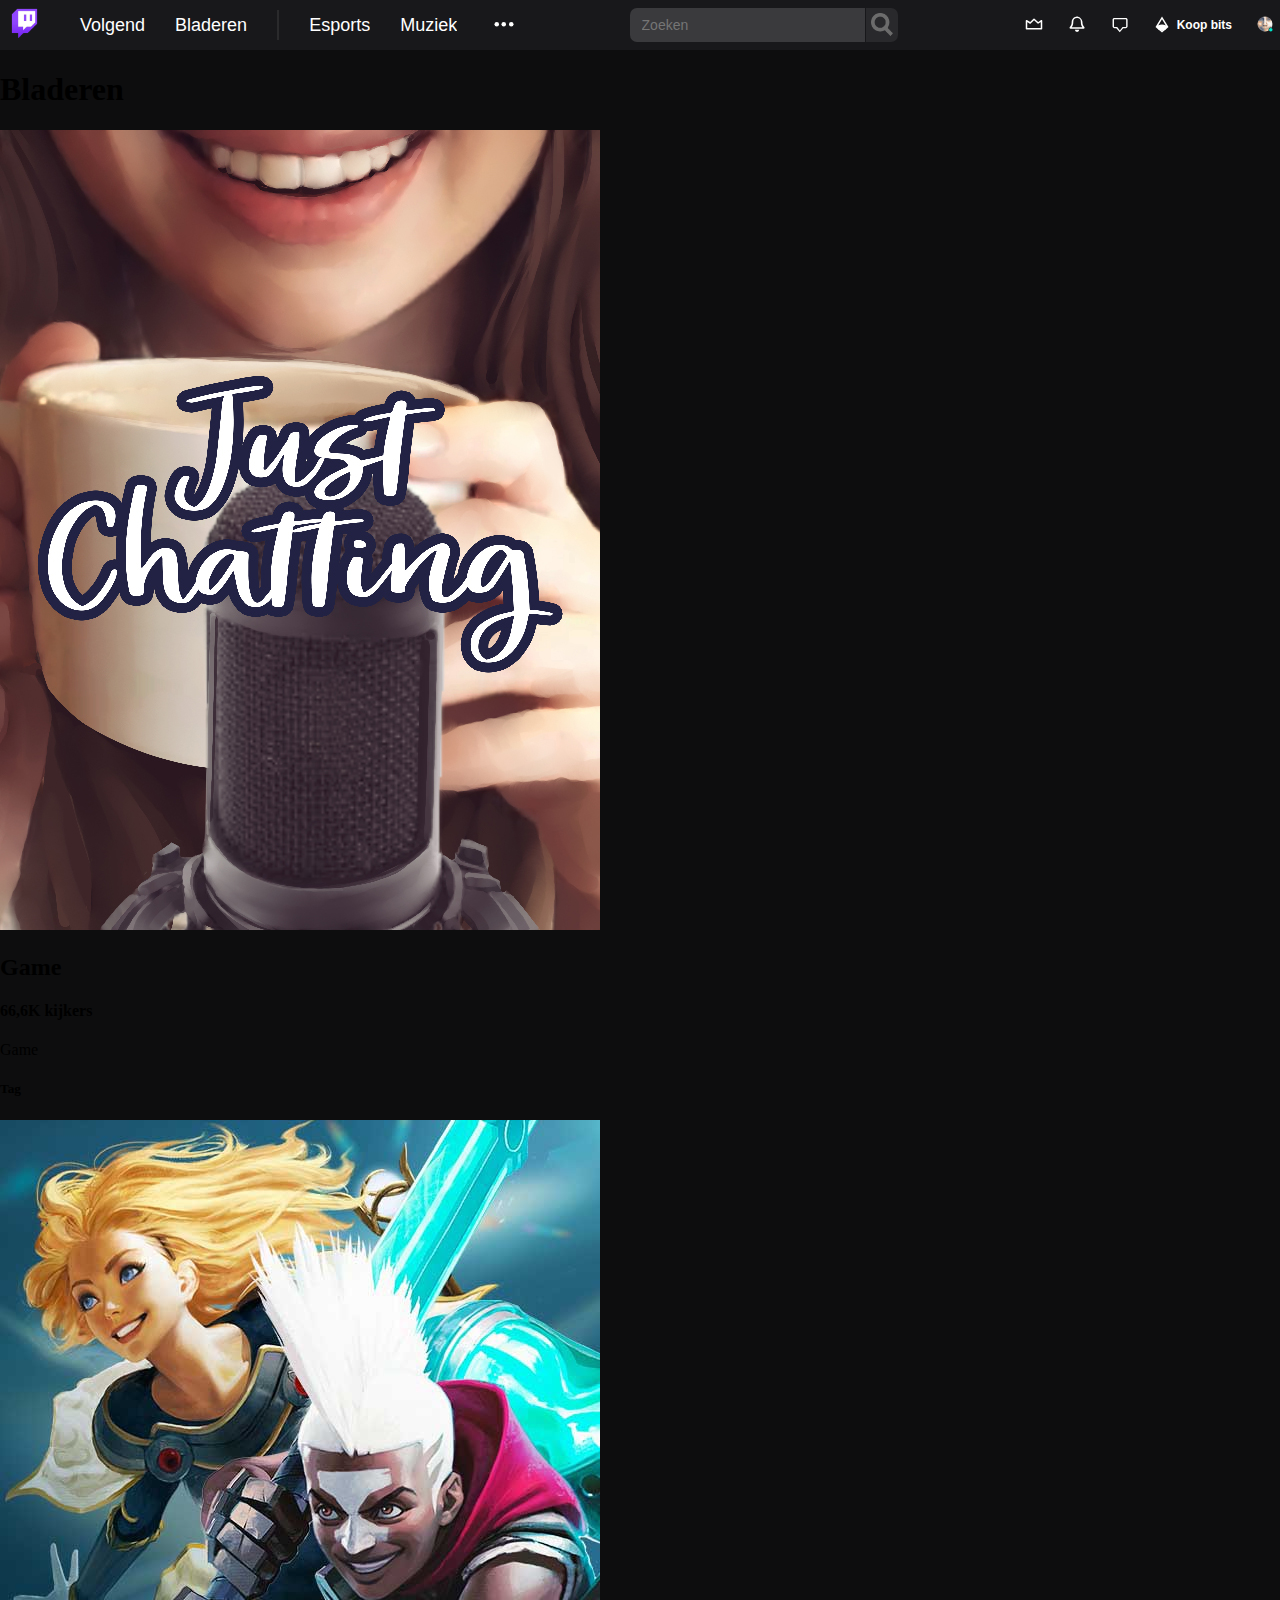
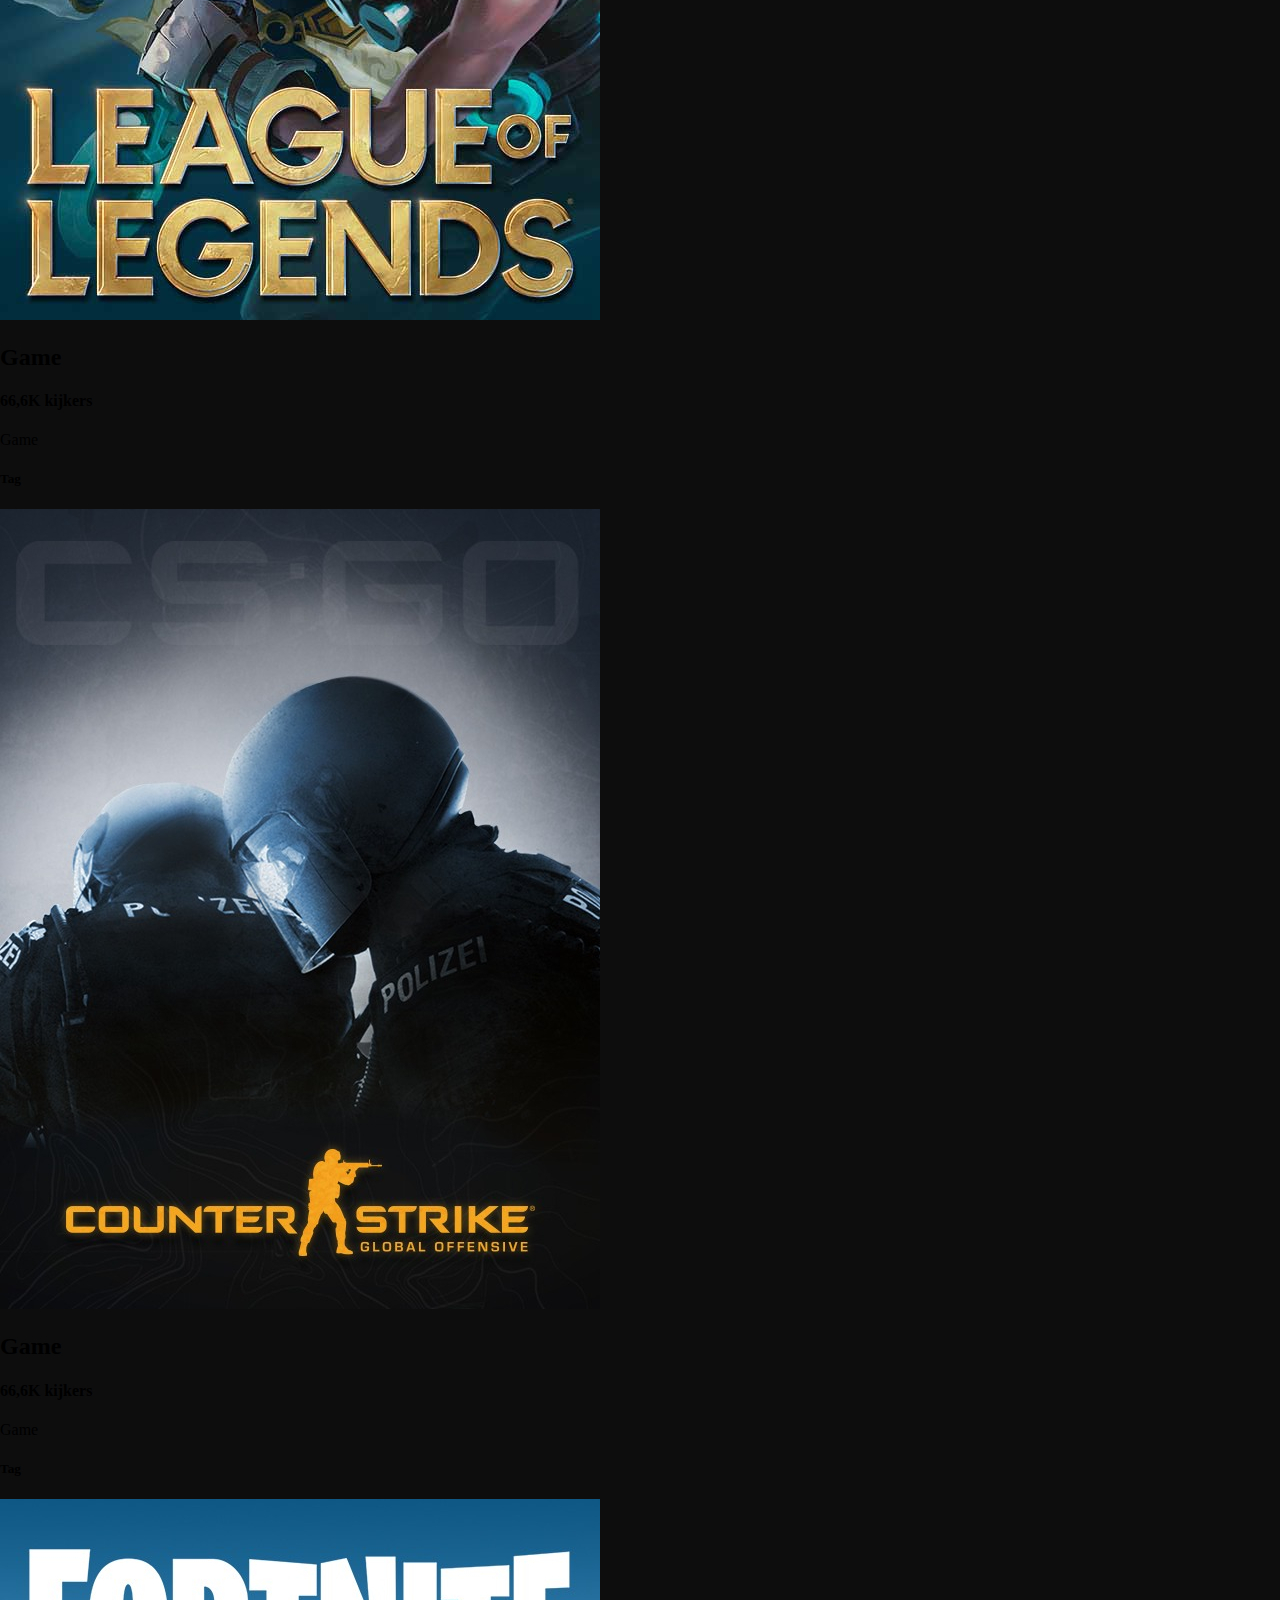
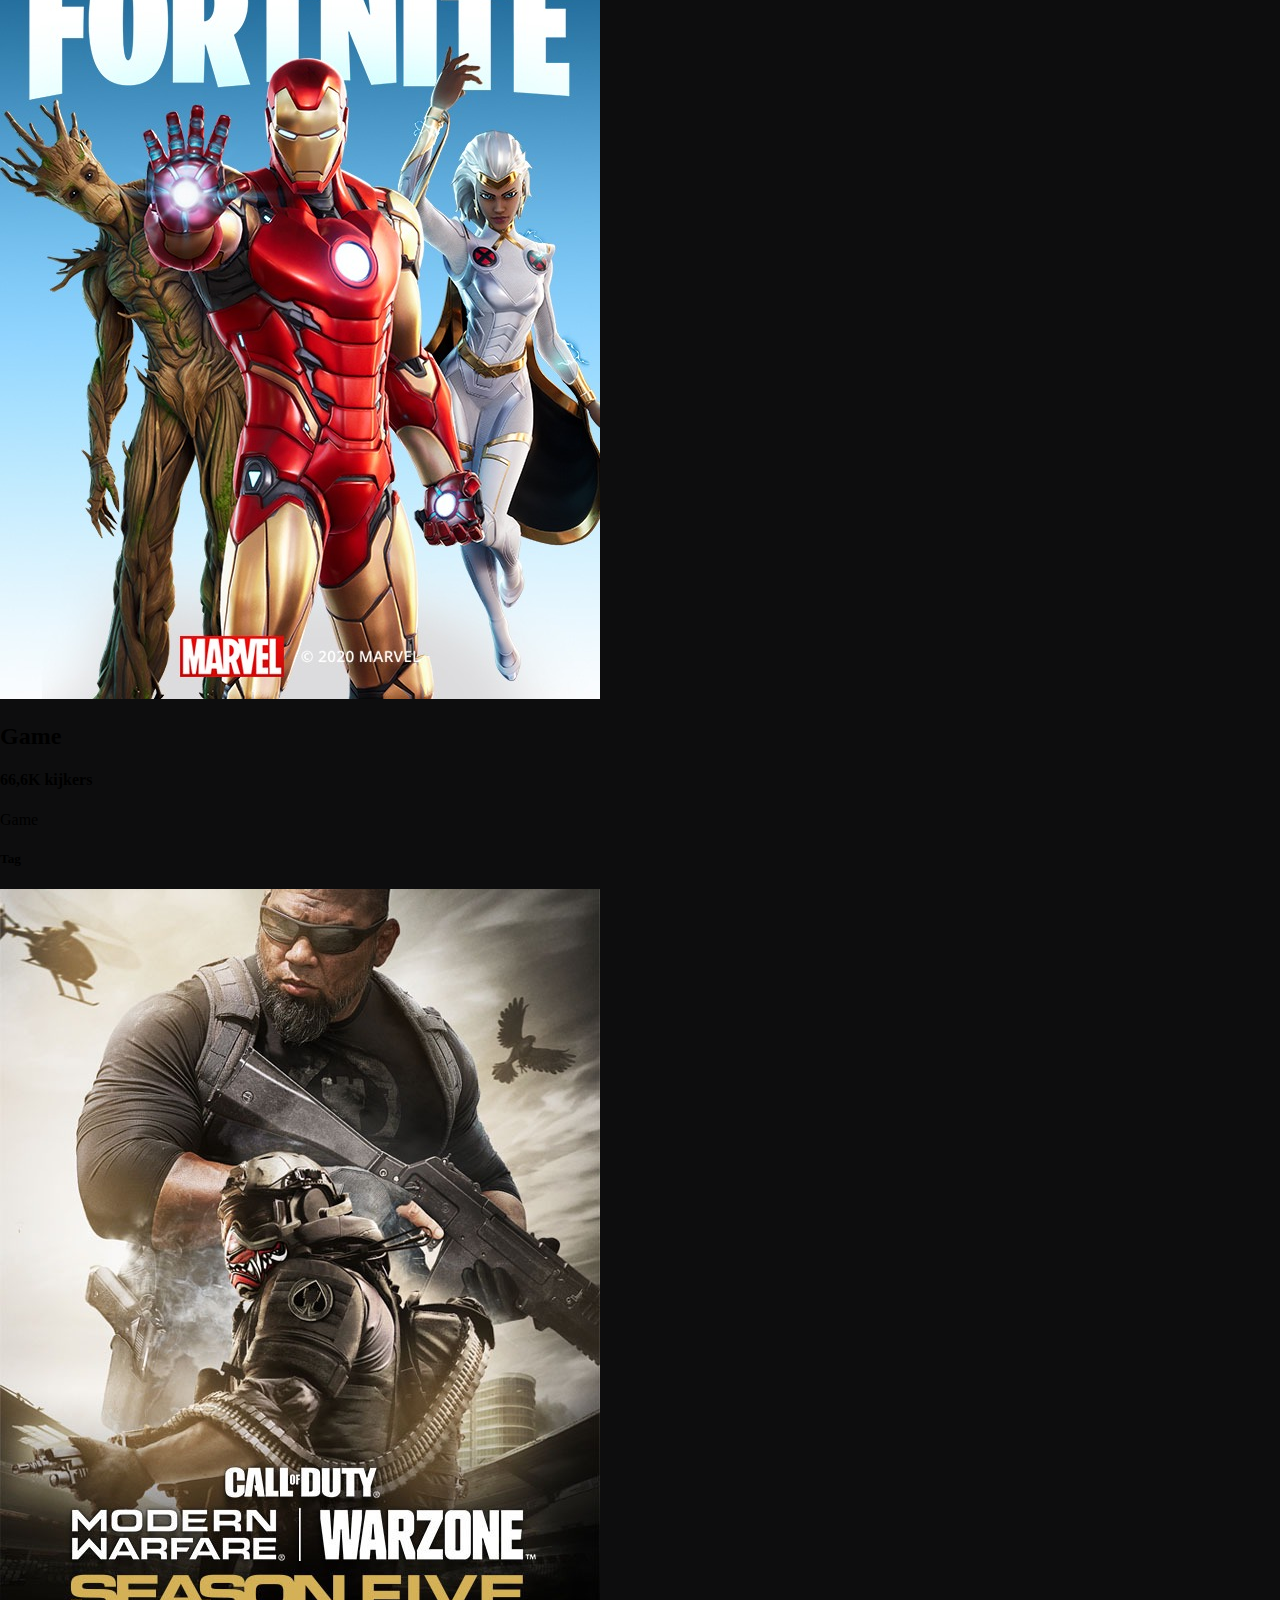
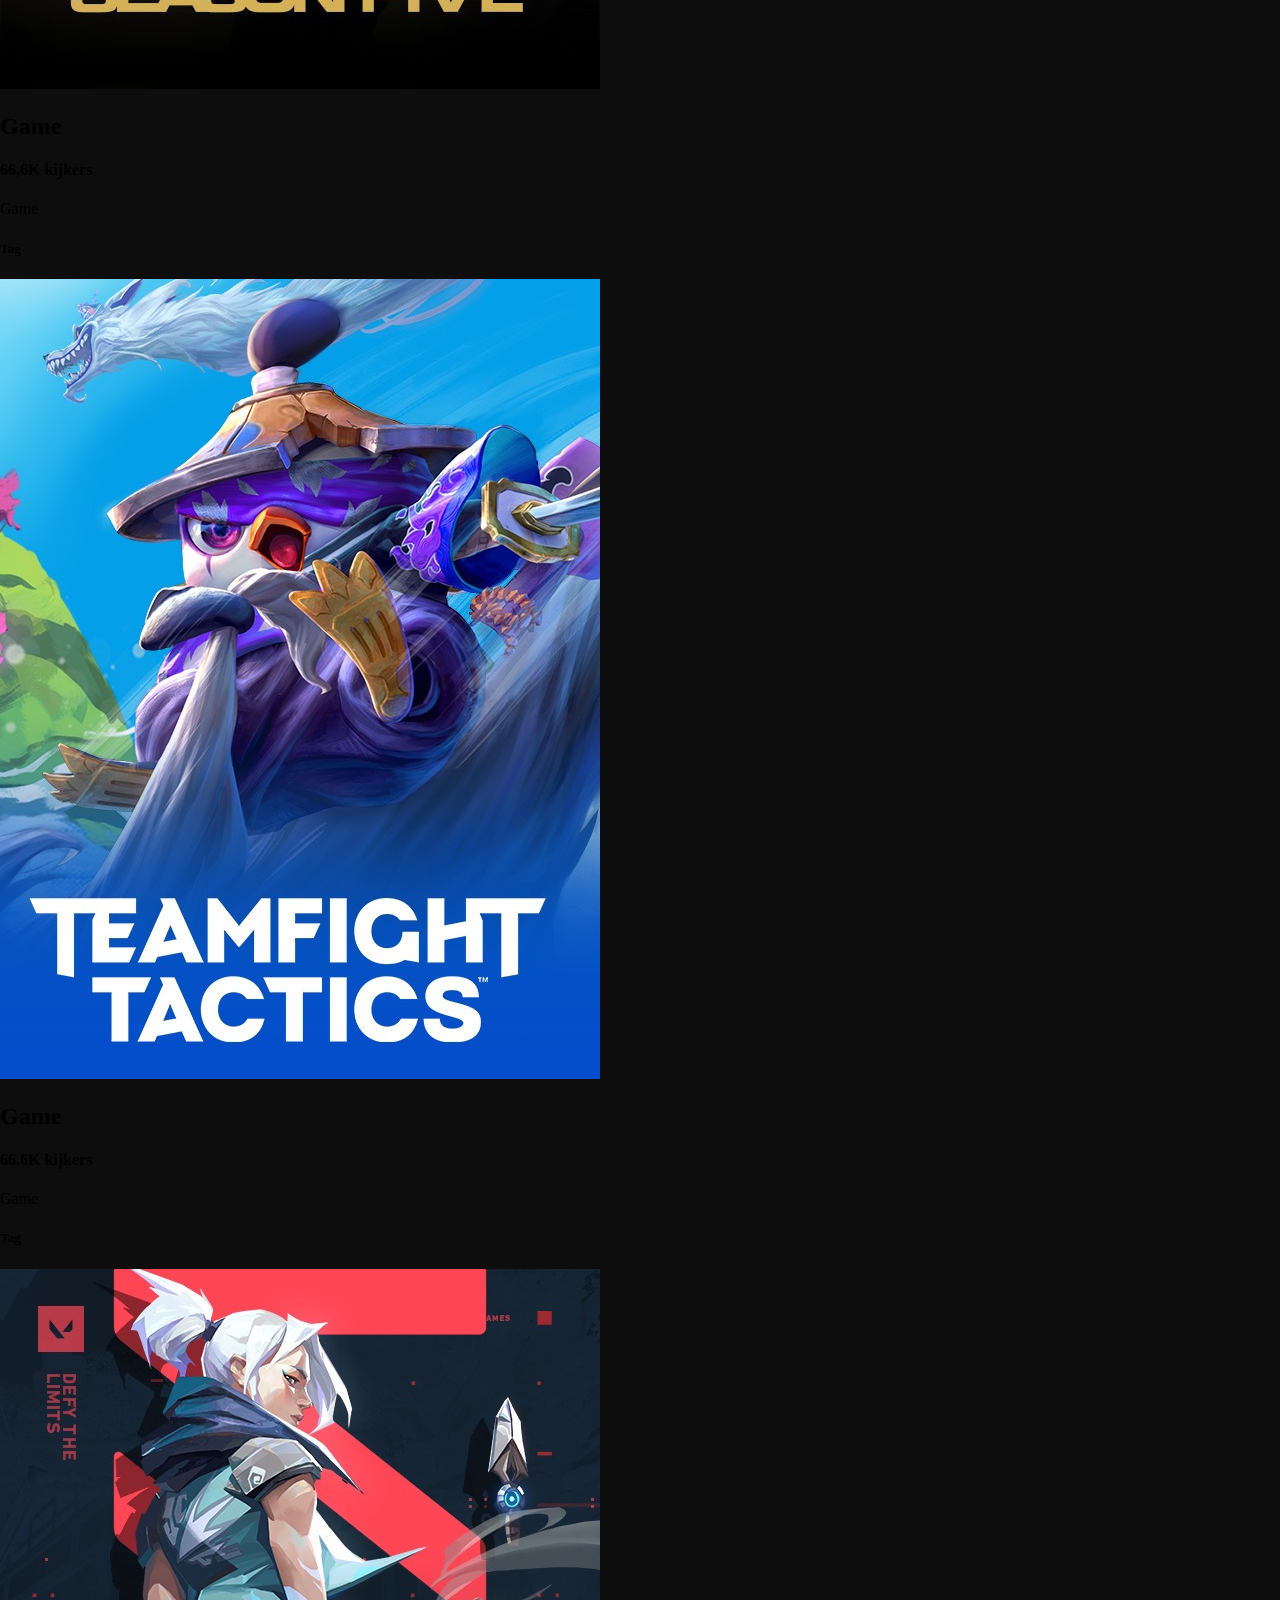
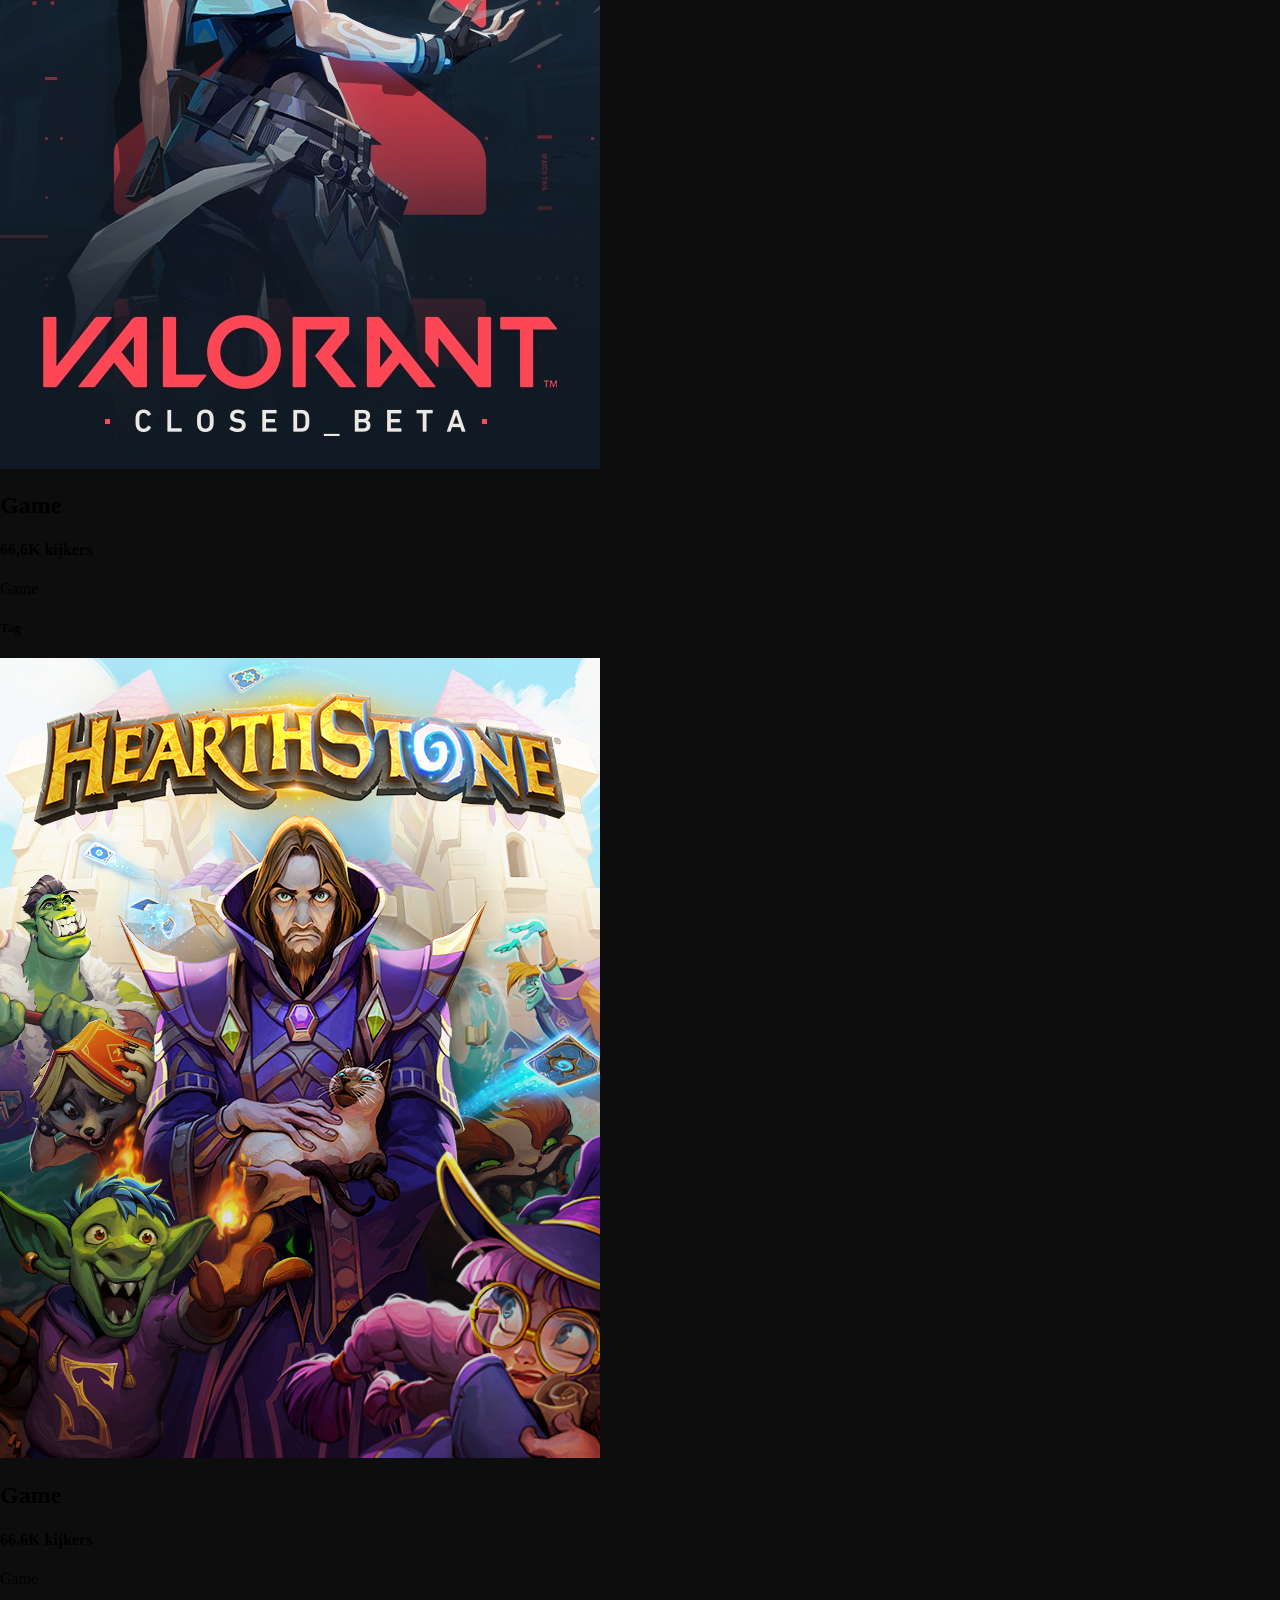
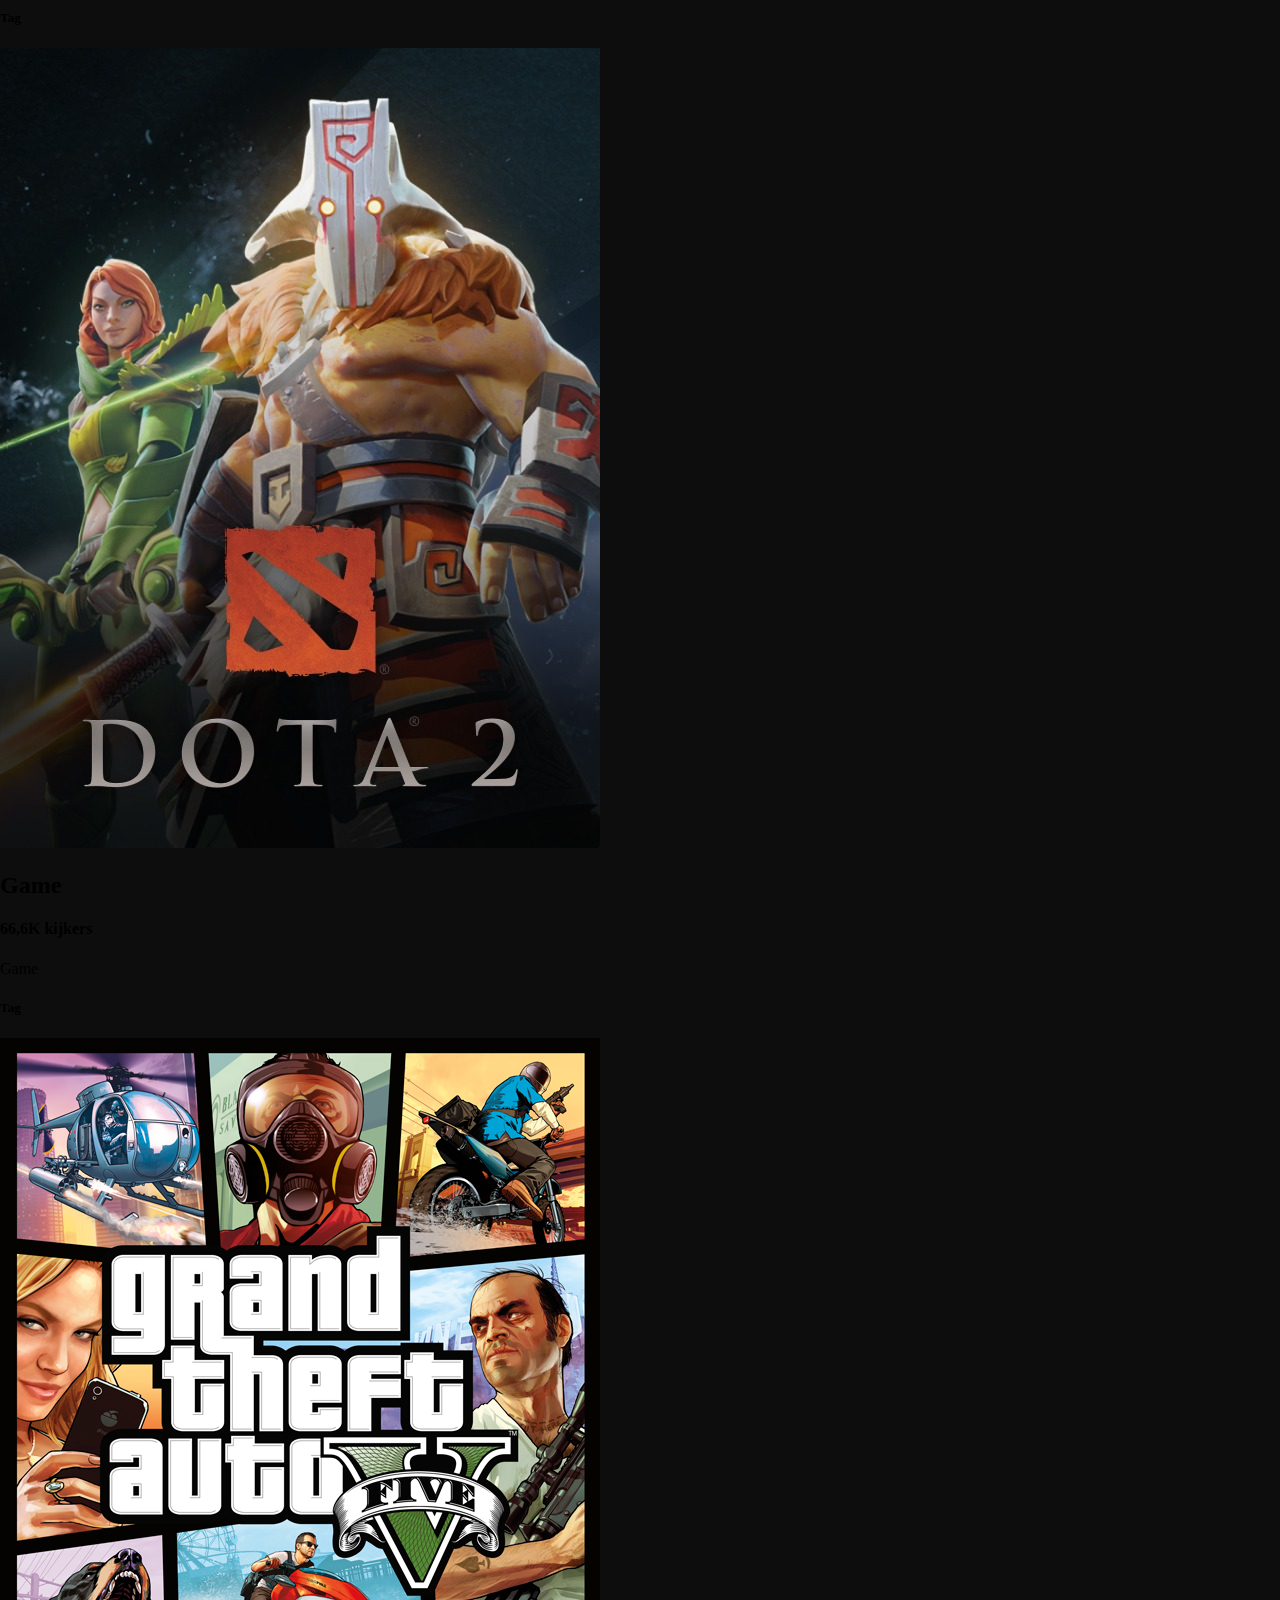
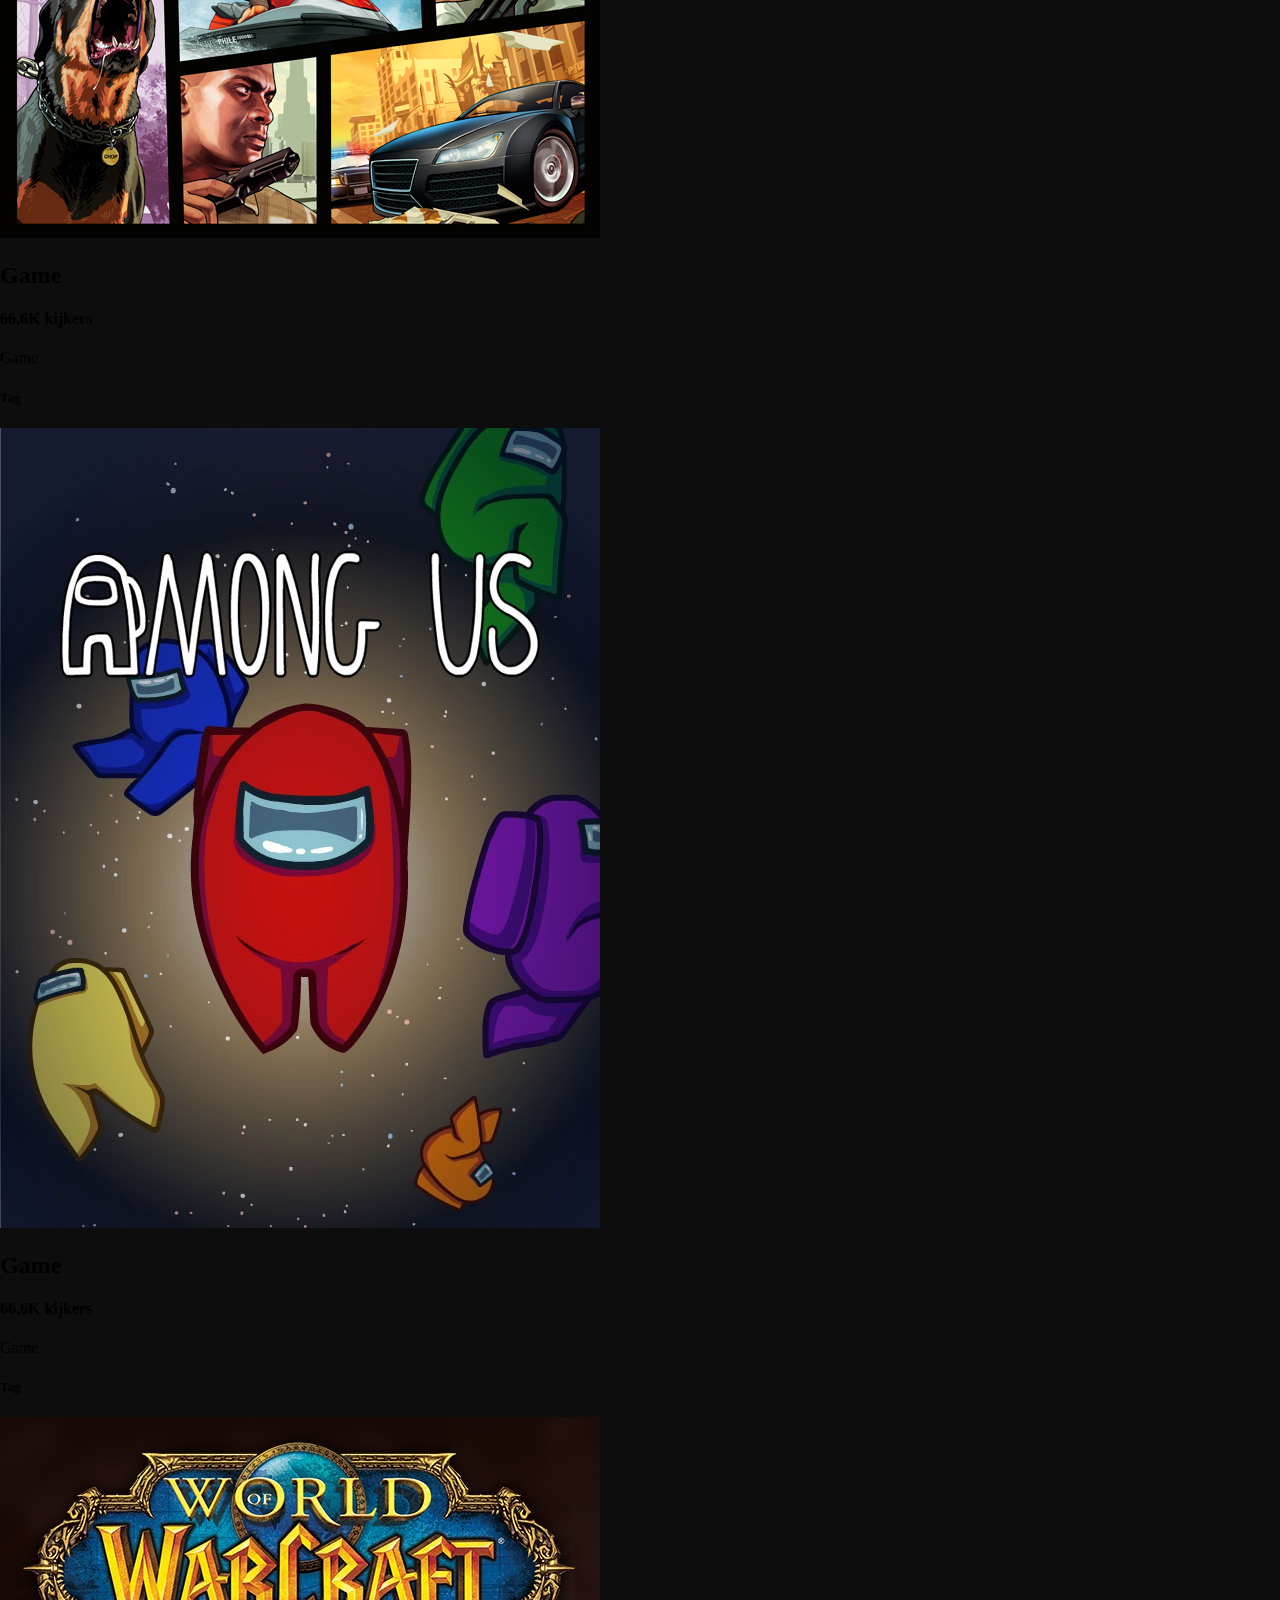
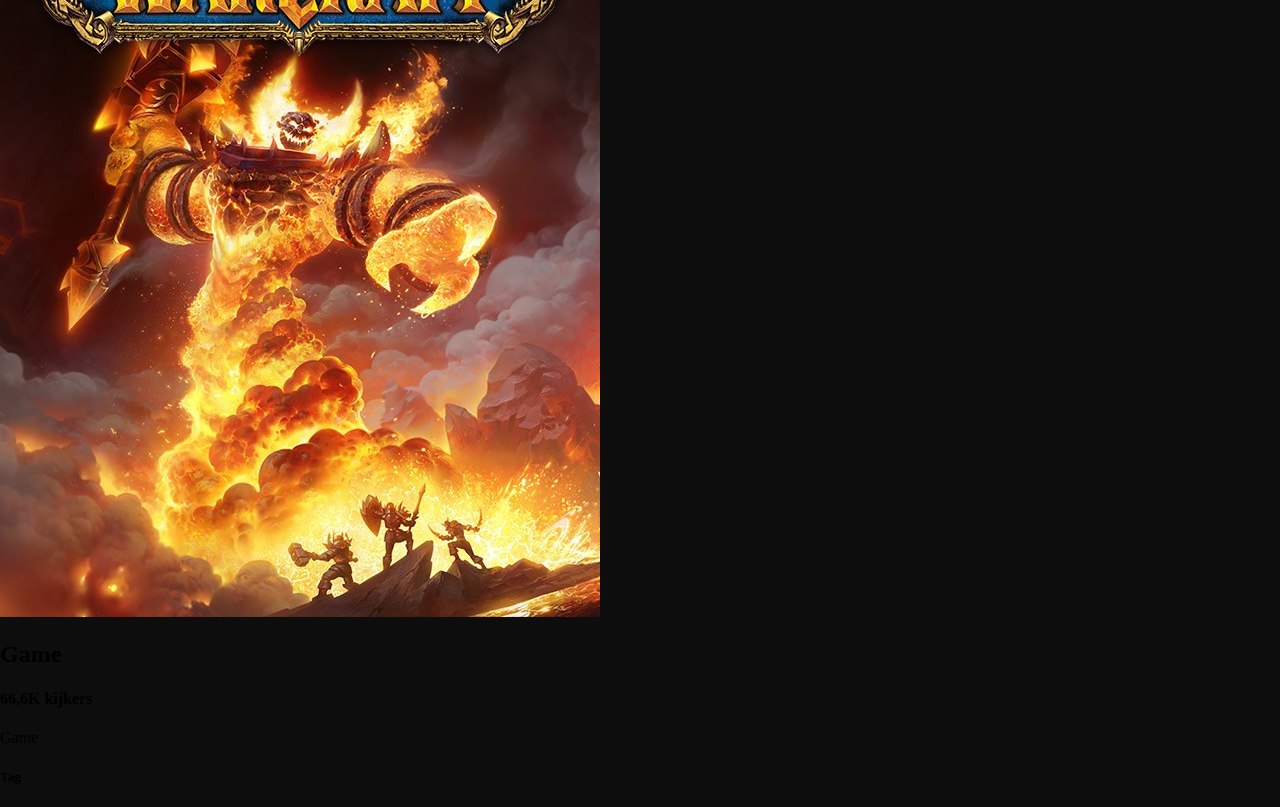
==== bladeren.html @ 4e1b54f8 "Add files via upload" ====
<!DOCTYPE html>
<html lang="nl">
  <head>
    <meta charset="UTF-8" />
    <meta name="author" content="jouw naam" />
    <meta name="viewport" content="width=device-width, initial-scale=1" />
    <link rel="icon" href="images/Twitch_Icon.png" type="image/x-icon" />
    <title>Frontend Design: Twitch</title>

    <link href="styles/style.css" rel="stylesheet" />
  </head>

  <body>
    <header>
      <nav>
        <ul>
          <li>
            <a href="index.html"><img src="images/Twitch_Logo.png" /></a>
          </li>
          <li><a href="#">
            <img class="nav_icons" src="images/Volgend.svg"/>
            <span>Volgend</span>
          </a></li>
          <li><a href="bladeren.html">
            <img class="nav_icons" src="images/Bladeren.svg"/>
            <span>Bladeren</span>
          </a></li>
          <li><div class="streepje"></div></li>
          <li><a href="#">
            <img class="nav_icons" src="images/Esports.svg"/>
            <span>Esports</span>
          </a></li>
          <li><a href="#">
            <img class="nav_icons" src="images/Muziek.svg"/>
            <span>Muziek</span>
          </a></li>
          <li>
            <a href="#"
              ><img class="dropdown" src="images/Three_Dots_Icon.svg"
            /></a>
          </li>
        </ul>
      </nav>

      <form role="search" action="#">
        <input
          type="search"
          name="search"
          id="search"
          placeholder="Zoeken"
          autocomplete="off"
          aria-label="zoeken"
        />
        <a href="#"><img src="images/Search_Icon.png" type="submit"></img></a>
    </form>
      <div class="icon_menu">
        <a href="#"><img src="images/Kroon.svg"/></a>
        <a href="#"><img src="images/Bel.svg"/></a>
        <a href="#"><img src="images/Dm.svg"/></a>
        <a href="#">
          <img src="images/Bits.svg"/>
          <span>Koop bits</span>
        </a>
        <a href="#"><img src="images/Profiel.svg"/></a>
      </div>
    </header>

    <h1>Bladeren</h1>
    
    <div class="categorieën">
      <div class="categorie">
      <img src="images/Categorieën/Just Chatting.jpg">
      <h2>Game</h2>
      <h4>66,6K kijkers</h4>
      <p>Game</p>
      <h5>Tag</h5>
    </div>

    <div class="categorie">
      <img src="images/Categorieën/League of Legends.jpg">
      <h2>Game</h2>
      <h4>66,6K kijkers</h4>
      <p>Game</p>
      <h5>Tag</h5>
    </div>

    <div class="categorie">
      <img src="images/Categorieën/Counter-Strike Global Offensive.jpg">
      <h2>Game</h2>
      <h4>66,6K kijkers</h4>
      <p>Game</p>
      <h5>Tag</h5>
    </div>

    <div class="categorie">
      <img src="images/Categorieën/Fortnite.jpg">
      <h2>Game</h2>
      <h4>66,6K kijkers</h4>
      <p>Game</p>
      <h5>Tag</h5>
    </div>
    <div class="categorie">
      <img src="images/Categorieën/Call of Duty Modern Warfare.jpg">
      <h2>Game</h2>
      <h4>66,6K kijkers</h4>
      <p>Game</p>
      <h5>Tag</h5>
    </div>

    <div class="categorie">
      <img src="images/Categorieën/Teamfight Tactics.jpg">
      <h2>Game</h2>
      <h4>66,6K kijkers</h4>
      <p>Game</p>
      <h5>Tag</h5>
    </div>

    <div class="categorie">
      <img src="images/Categorieën/Valorant.jpg">
      <h2>Game</h2>
      <h4>66,6K kijkers</h4>
      <p>Game</p>
      <h5>Tag</h5>
    </div>

    <div class="categorie">
      <img src="images/Categorieën/Hearthstone.png">
      <h2>Game</h2>
      <h4>66,6K kijkers</h4>
      <p>Game</p>
      <h5>Tag</h5>
    </div>
    <div class="categorie">
      <img src="images/Categorieën/Dota 2.jpg">
      <h2>Game</h2>
      <h4>66,6K kijkers</h4>
      <p>Game</p>
      <h5>Tag</h5>
    </div>

    <div class="categorie">
      <img src="images/Categorieën/Grand Theft Auto V.jpg">
      <h2>Game</h2>
      <h4>66,6K kijkers</h4>
      <p>Game</p>
      <h5>Tag</h5>
    </div>

    <div class="categorie">
      <img src="images/Categorieën/Among Us.jpg">
      <h2>Game</h2>
      <h4>66,6K kijkers</h4>
      <p>Game</p>
      <h5>Tag</h5>
    </div>

    <div class="categorie">
      <img src="images/Categorieën/World of Warcraft.jpg">
      <h2>Game</h2>
      <h4>66,6K kijkers</h4>
      <p>Game</p>
      <h5>Tag</h5>
    </div>
</div>
    <script src="scripts/script.js"></script>
  </body>
</html>
---- styles/style.css ----
*,
*::after,
*::before {
  box-sizing: border-box;
}

@media screen and (max-width: 719px) {
  h1 {
    font-family: "Open Sans", sans-serif;
    color: white;
    font-size: 32px;
    margin-left: 2%;
  }

  h2 {
    font-family: "Open Sans", sans-serif;
    color: white;
    font-size: 20px;
    margin-left: 2%;
  }

  h3 {
    font-family: "Open Sans", sans-serif;
    color: rgb(165, 165, 165);
    font-size: 10px;
    margin-left: 2%;
  }

  h4 {
    font-family: "Open Sans", sans-serif;
    color: white;
    font-size: 8px;
    margin-left: 2%;
  }

  h5 {
    font-family: "Open Sans", sans-serif;
    color: rgb(165, 165, 165);
    font-size: 7px;
    background-color: #3a3a3d;
    padding: 2px;
    border-radius: 3px;
    margin-left: 2%;
  }

  p {
    font-family: "Open Sans", sans-serif;
    color: rgb(165, 165, 165);
    font-size: 8px;
    margin-left: 2%;
  }

  header {
    display: flex;
    flex-wrap: nowrap;
    /* position: fixed; */
  }

  header a img {
    width: 40px;
    height: 40px;
    margin: 5px;
  }

  .streepje {
    border: 0.5px solid hsla(0, 0%, 100%, 0.08);
    background-color: #18181b;
    height: 60%;
  }

  header nav ul {
    max-height: 50px;
    margin: 0;
    padding: 0;
    list-style: none;
    display: flex;
  }

  header nav li {
    display: flex;
    align-items: center;
    font-size: 18px;
    text-align: center;
    background-color: #18181b;
    font-family: "Open Sans", sans-serif;
  }

  header nav li + li {
    padding-left: 30px;
  }

  nav span {
    display: none;
  }

  .nav_icons {
    width: 25px;
    height: 25px;
  }

  header nav a {
    color: white;
    text-decoration: none;
  }

  header nav a:hover {
    color: #a970ff;
  }

  .dropdown {
    width: 20px;
    height: 20px;
  }

  header nav li:nth-of-type(7) a {
    padding: 0.1rem;
    display: flex;
    align-items: center;
  }

  header nav li:nth-of-type(7) a:hover {
    background-color: #3a3a3d;
    border-radius: 8px;
    padding: 0.2rem 0.1rem;
  }

  header form {
    padding: 0.5em;
    background-color: #18181b;
    display: flex;
    justify-content: center;
    flex-grow: 1;
    max-height: 50px;
  }

  input,
  a {
    font-size: 1em;
    -webkit-appearance: none;
    appearance: none;
    border: none;
  }

  header form input {
    width: 50%;
    font-size: 14px;
    min-width: 105px;
    max-width: 355px;
    line-height: 2em;
    background-color: #3a3a3d;
    color: rgb(165, 165, 165);
    padding: 0 0.5em;
    border-radius: 7px 0px 0px 7px;
    margin-right: 1px;
    padding-left: 12px;
    display: none;
  }

  header form input:focus {
    border: 2px solid #a970ff;
    background-color: black;
  }

  header form a {
    background-color: #29292c;
    border-radius: 0px 7px 7px 0px;
    cursor: not-allowed;
  }

  header form img {
    width: 70%;
    height: 70%;
    max-width: 25px;
    min-width: 22px;
  }

  .icon_menu {
    display: flex;
    justify-content: flex - end;
    align-items: center;
    text-align: center;
    color: white;
    text-decoration: none;
    height: 50px;
    padding-left: 10px;
    font-size: 14px;
    font-family: "Open Sans", sans-serif;
    background-color: #18181b;
  }

  .icon_menu img {
    width: 20px;
    height: 20px;
  }

  /*
a:nth-child(5) {
  background-color: red;
} */

  .icon_menu a + a {
    margin-left: 10px;
  }

  .icon_menu a:hover:nth-child(-n + 3) {
    background-color: #3a3a3d;
    border-radius: 8px;
  }

  .icon_menu a:hover:nth-child(4) {
    background-color: #3a3a3d;
    border-radius: 8px;
  }

  .icon_menu span {
    display: none;
  }

  body {
    margin: 0;
    background-color: #0d0d0e;
  }

  .video {
    padding: 10px 0;
    background-color: #18181b;
  }

  .categorieën {
    display: flex;
    flex-direction: row;
    flex-wrap: wrap;
  }

  .categorieën div:nth-of-type(odd) {
    margin: 0% 1% 2% 2%; /* top right bottom left */
  }

  .categorieën div:nth-of-type(even) {
    margin: 0% 2% 2% 1%;
  }

  .categorie {
    display: flex;
    flex-direction: column;
    align-items: flex-start;
    flex-grow: 1;
    flex-basis: 44%;
    max-width: 50%;
    background-color: #18181b;
  }

  .categorie img {
    width: 100%;
  }

  iframe {
    z-index: 0;
  }

  button {
    display: none;
  }
}

@media screen and (min-width: 720px) and (max-width: 1080px) {
  header {
    display: flex;
    flex-wrap: nowrap;
  }

  header a img {
    width: 40px;
    height: 40px;
    margin: 5px;
  }

  .streepje {
    border: 0.5px solid hsla(0, 0%, 100%, 0.08);
    background-color: #18181b;
    height: 60%;
  }

  header nav ul {
    max-height: 50px;
    margin: 0;
    padding: 0;
    list-style: none;
    display: flex;
  }

  header nav li {
    display: flex;
    align-items: center;
    font-size: 18px;
    text-align: center;
    background-color: #18181b;
    font-family: "Open Sans", sans-serif;
  }

  header nav li + li {
    padding-left: 30px;
  }

  .nav_icons {
    display: none;
  }

  header nav a {
    color: white;
    text-decoration: none;
  }

  header nav a:hover {
    color: #a970ff;
  }

  .dropdown {
    width: 20px;
    height: 20px;
  }

  header nav li:nth-of-type(7) a {
    padding: 0.1rem;
    display: flex;
    align-items: center;
  }

  header nav li:nth-of-type(7) a:hover {
    background-color: #3a3a3d;
    border-radius: 8px;
    padding: 0.2rem 0.1rem;
  }

  header form {
    padding: 0.5em;
    background-color: #18181b;
    display: flex;
    justify-content: center;
    flex-grow: 1;
    max-height: 50px;
  }

  input,
  a {
    font-size: 1em;
    -webkit-appearance: none;
    appearance: none;
    border: none;
  }

  header form input {
    width: 50%;
    font-size: 14px;
    min-width: 105px;
    max-width: 355px;
    line-height: 2em;
    background-color: #3a3a3d;
    color: rgb(165, 165, 165);
    padding: 0 0.5em;
    border-radius: 7px 0px 0px 7px;
    margin-right: 1px;
    padding-left: 12px;
  }

  header form input:focus {
    border: 2px solid #a970ff;
    background-color: black;
  }

  header form a {
    background-color: #29292c;
    border-radius: 0px 7px 7px 0px;
    cursor: not-allowed;
  }

  header form img {
    width: 70%;
    height: 70%;
    max-width: 25px;
    min-width: 22px;
  }

  .icon_menu {
    display: flex;
    justify-content: flex-end;
    align-items: center;
    text-align: center;
    color: white;
    text-decoration: none;
    height: 50px;
    padding-left: 10px;
    font-size: 14px;
    font-family: "Open Sans", sans-serif;
    background-color: #18181b;
  }

  .icon_menu img {
    width: 20px;
    height: 20px;
  }

  /*
a:nth-child(5) {
  background-color: red;
} */

  .icon_menu a + a {
    margin-left: 10px;
  }

  .icon_menu a:hover:nth-child(-n + 3) {
    background-color: #3a3a3d;
    border-radius: 8px;
  }

  .icon_menu span {
    display: none;
  }

  .icon_menu a:hover:nth-child(4) {
    background-color: #3a3a3d;
    border-radius: 8px;
  }

  body {
    margin: 0;
    background-color: #0d0d0e;
  }

  .video a {
    position: absolute;
    background-color: black;
    text-decoration: none;
    color: white;
    opacity: 95%;
    border-radius: 8px;
    z-index: 1;
    padding: 10px;
  }

  .video a .video a:first-of-type {
    left: 0;
  }

  .video a .video a:last-of-type {
    right: 0;
  }

  .video a:hover {
    background-color: #3a3a3d;
  }
}

@media screen and (min-width: 1081px) {
  header {
    display: flex;
    flex-wrap: nowrap;
  }

  header a img {
    width: 40px;
    height: 40px;
    margin: 5px;
  }

  .streepje {
    border: 0.5px solid hsla(0, 0%, 100%, 0.08);
    background-color: #18181b;
    height: 60%;
  }

  header nav ul {
    max-height: 50px;
    margin: 0;
    padding: 0;
    list-style: none;
    display: flex;
  }

  header nav li {
    display: flex;
    align-items: center;
    font-size: 18px;
    text-align: center;
    background-color: #18181b;
    font-family: "Open Sans", sans-serif;
  }

  header nav li + li {
    padding-left: 30px;
  }

  .nav_icons {
    display: none;
  }

  header nav a {
    color: white;
    text-decoration: none;
  }

  header nav a:hover {
    color: #a970ff;
  }

  .dropdown {
    width: 20px;
    height: 20px;
  }

  header nav li:nth-of-type(7) a {
    padding: 0.1rem;
    display: flex;
    align-items: center;
  }

  header nav li:nth-of-type(7) a:hover {
    background-color: #3a3a3d;
    border-radius: 8px;
    padding: 0.2rem 0.1rem;
  }

  header form {
    padding: 0.5em;
    background-color: #18181b;
    display: flex;
    justify-content: center;
    flex-grow: 1;
    max-height: 50px;
  }

  input,
  a {
    font-size: 1em;
    -webkit-appearance: none;
    appearance: none;
    border: none;
  }

  header form input {
    width: 50%;
    font-size: 14px;
    min-width: 105px;
    max-width: 355px;
    line-height: 2em;
    background-color: #3a3a3d;
    color: rgb(165, 165, 165);
    padding: 0 0.5em;
    border-radius: 7px 0px 0px 7px;
    margin-right: 1px;
    padding-left: 12px;
  }

  header form input:focus {
    border: 2px solid #a970ff;
    background-color: black;
  }

  header form a {
    background-color: #29292c;
    border-radius: 0px 7px 7px 0px;
    cursor: not-allowed;
  }

  header form img {
    width: 70%;
    height: 70%;
    max-width: 25px;
    min-width: 22px;
  }

  .icon_menu {
    display: flex;
    justify-content: flex - end;
    align-items: center;
    text-align: center;
    color: white;
    text-decoration: none;
    height: 50px;
    padding-left: 10px;
    font-size: 14px;
    font-family: "Open Sans", sans-serif;
    background-color: #18181b;
  }

  .icon_menu img {
    width: 20px;
    height: 20px;
  }

  /*
a:nth-child(5) {
  background-color: red;
} */

  .icon_menu a + a {
    margin-left: 10px;
  }

  .icon_menu a:nth-child(-n + 3) {
    padding: 0.1rem;
  }

  .icon_menu a:hover:nth-child(-n + 3) {
    background-color: #3a3a3d;
    border-radius: 8px;
    padding: 0.1rem;
  }

  .icon_menu a:nth-child(4) {
    display: flex;
    font-size: 12px;
    font-weight: 600;
    align-items: center;
    padding: 0px 8px 0px 0px;
    text-decoration: none;
    color: white;
    border-radius: 8px;
  }

  .icon_menu a:hover:nth-child(4) {
    background-color: #3a3a3d;
  }

  body {
    margin: 0;
    background-color: #0d0d0e;
  }
}
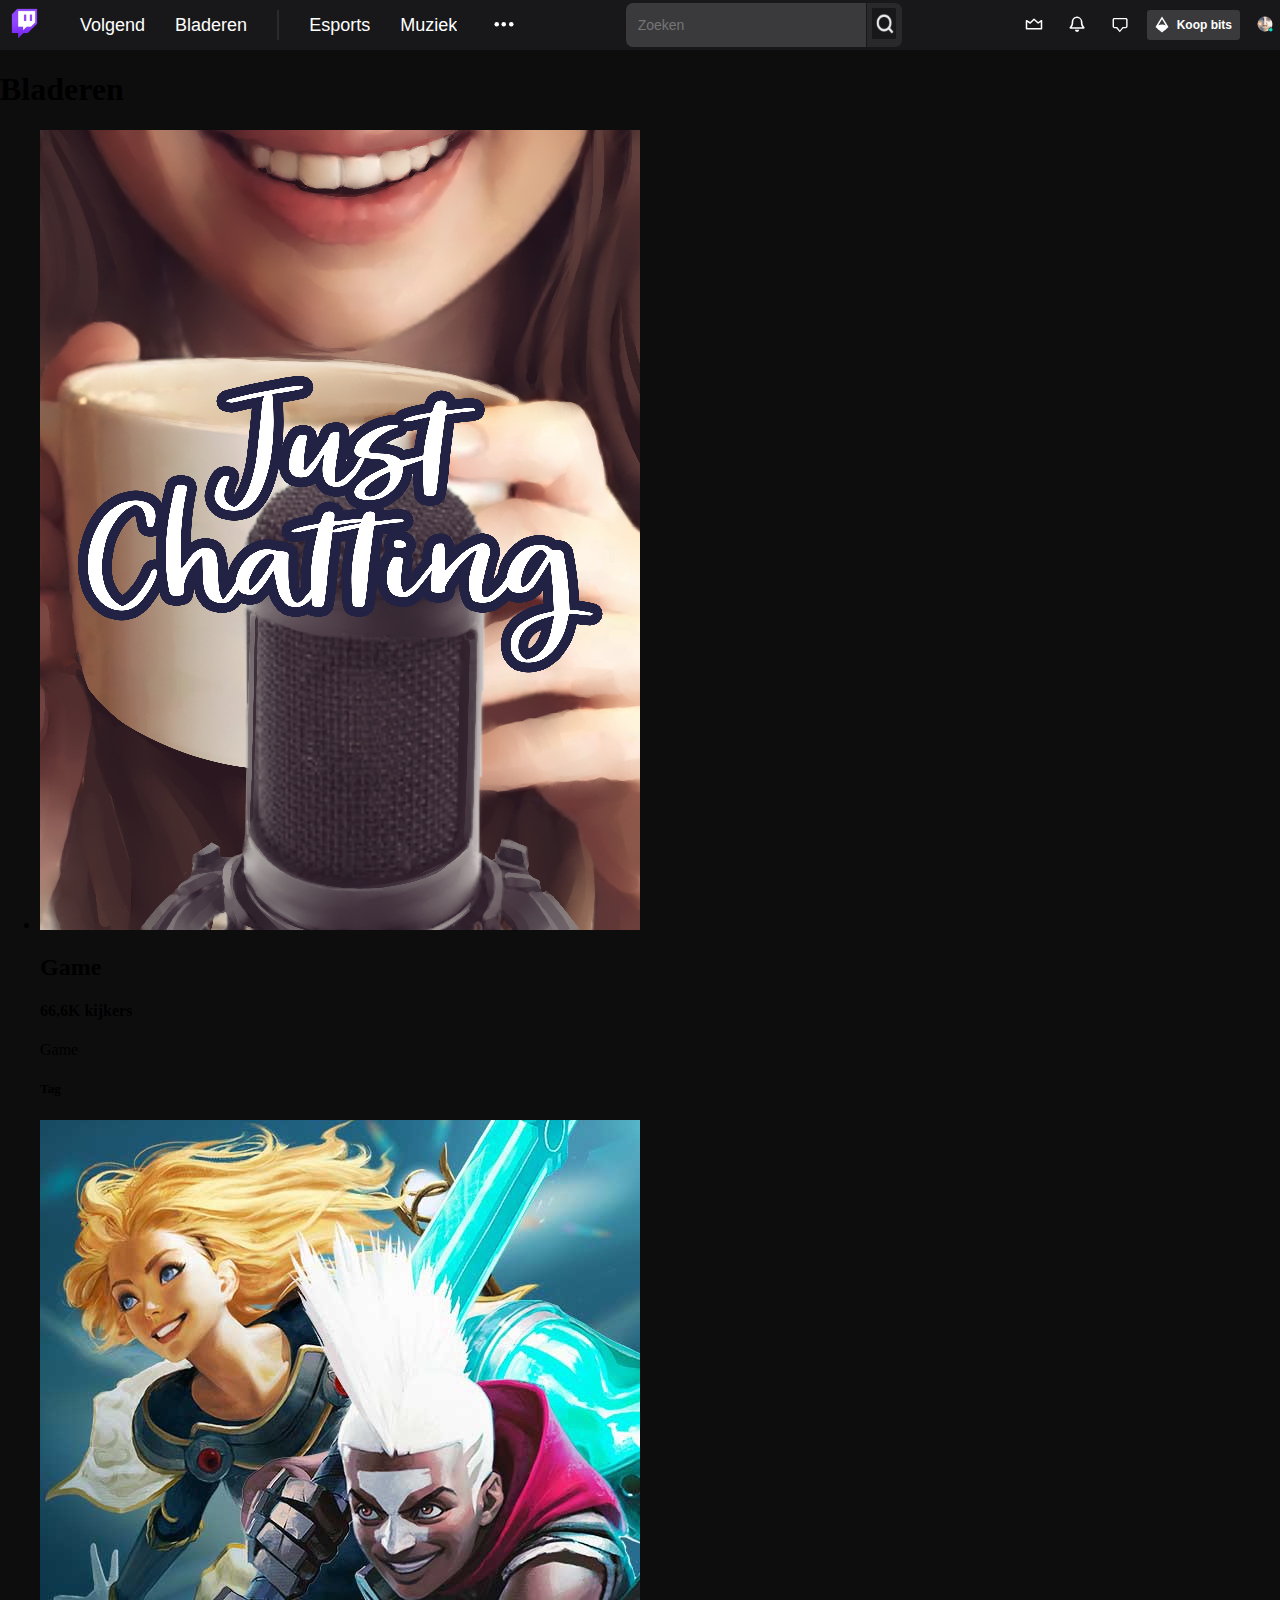
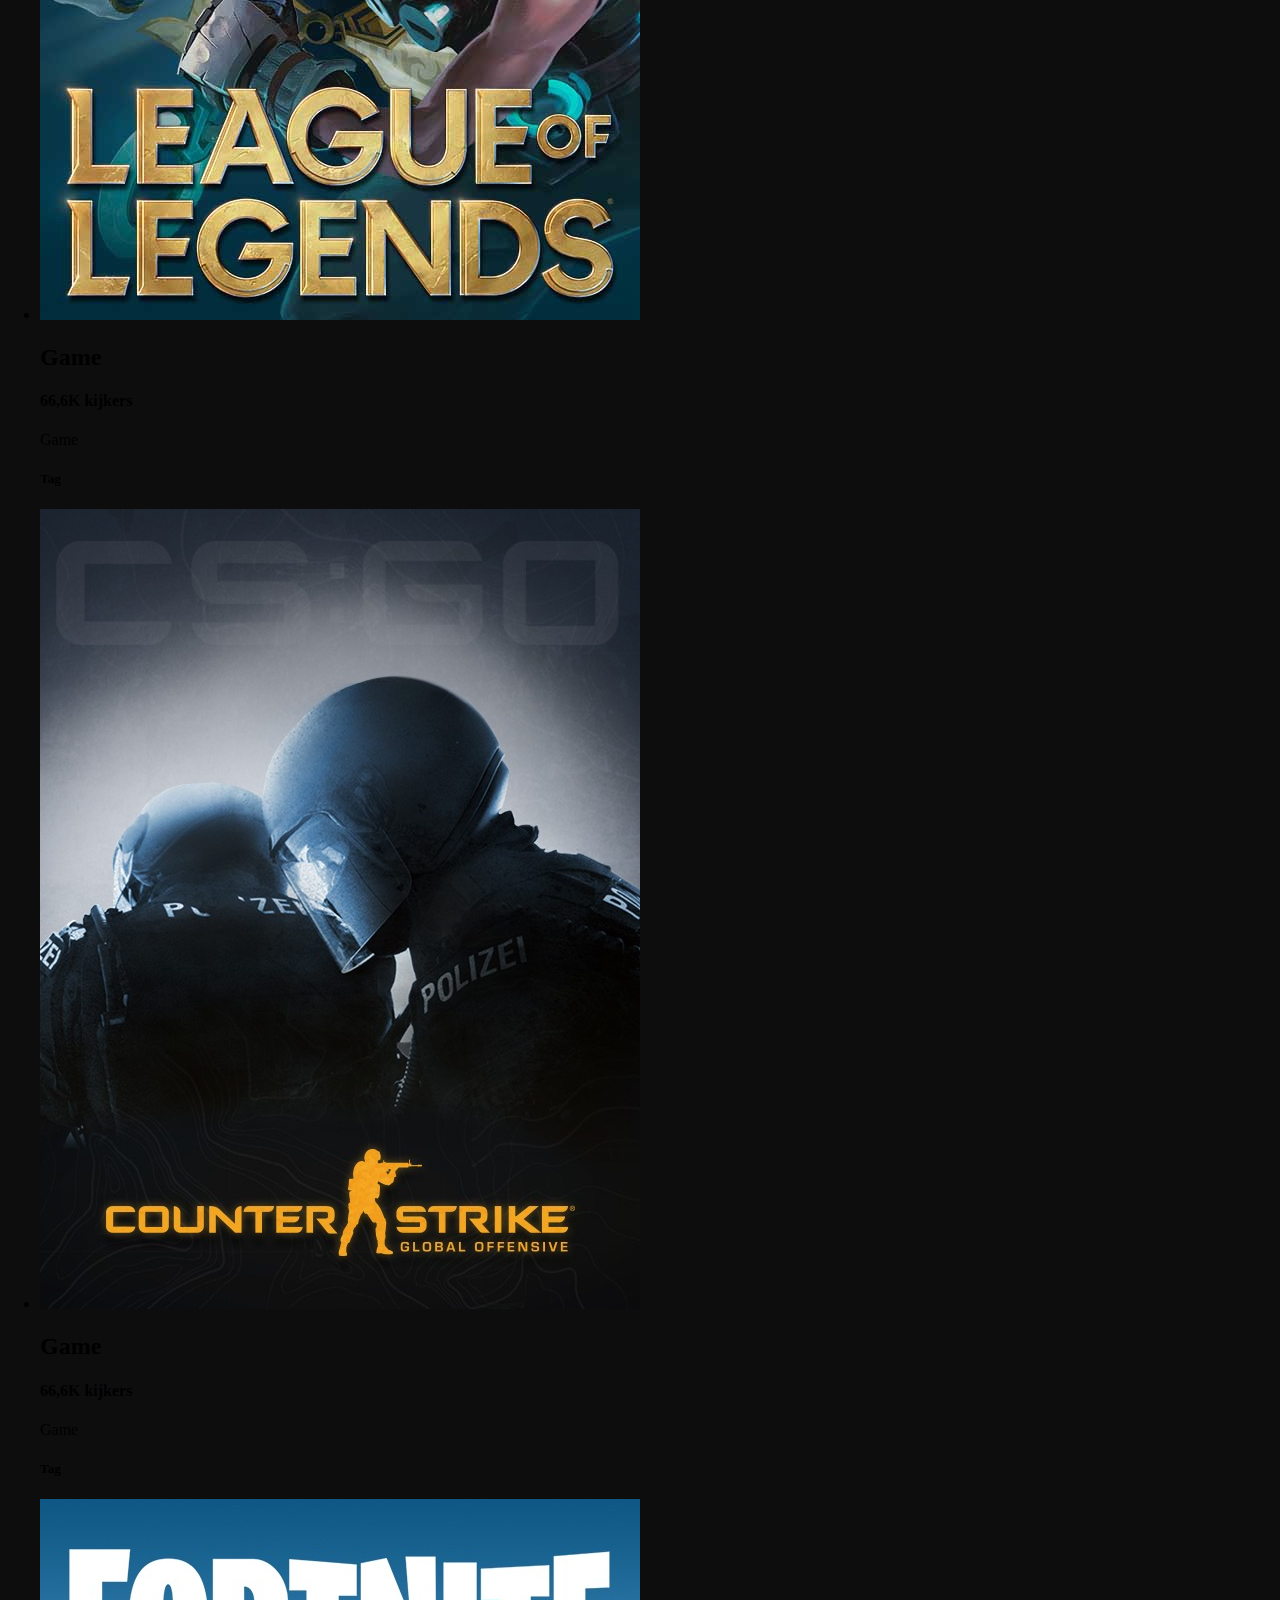
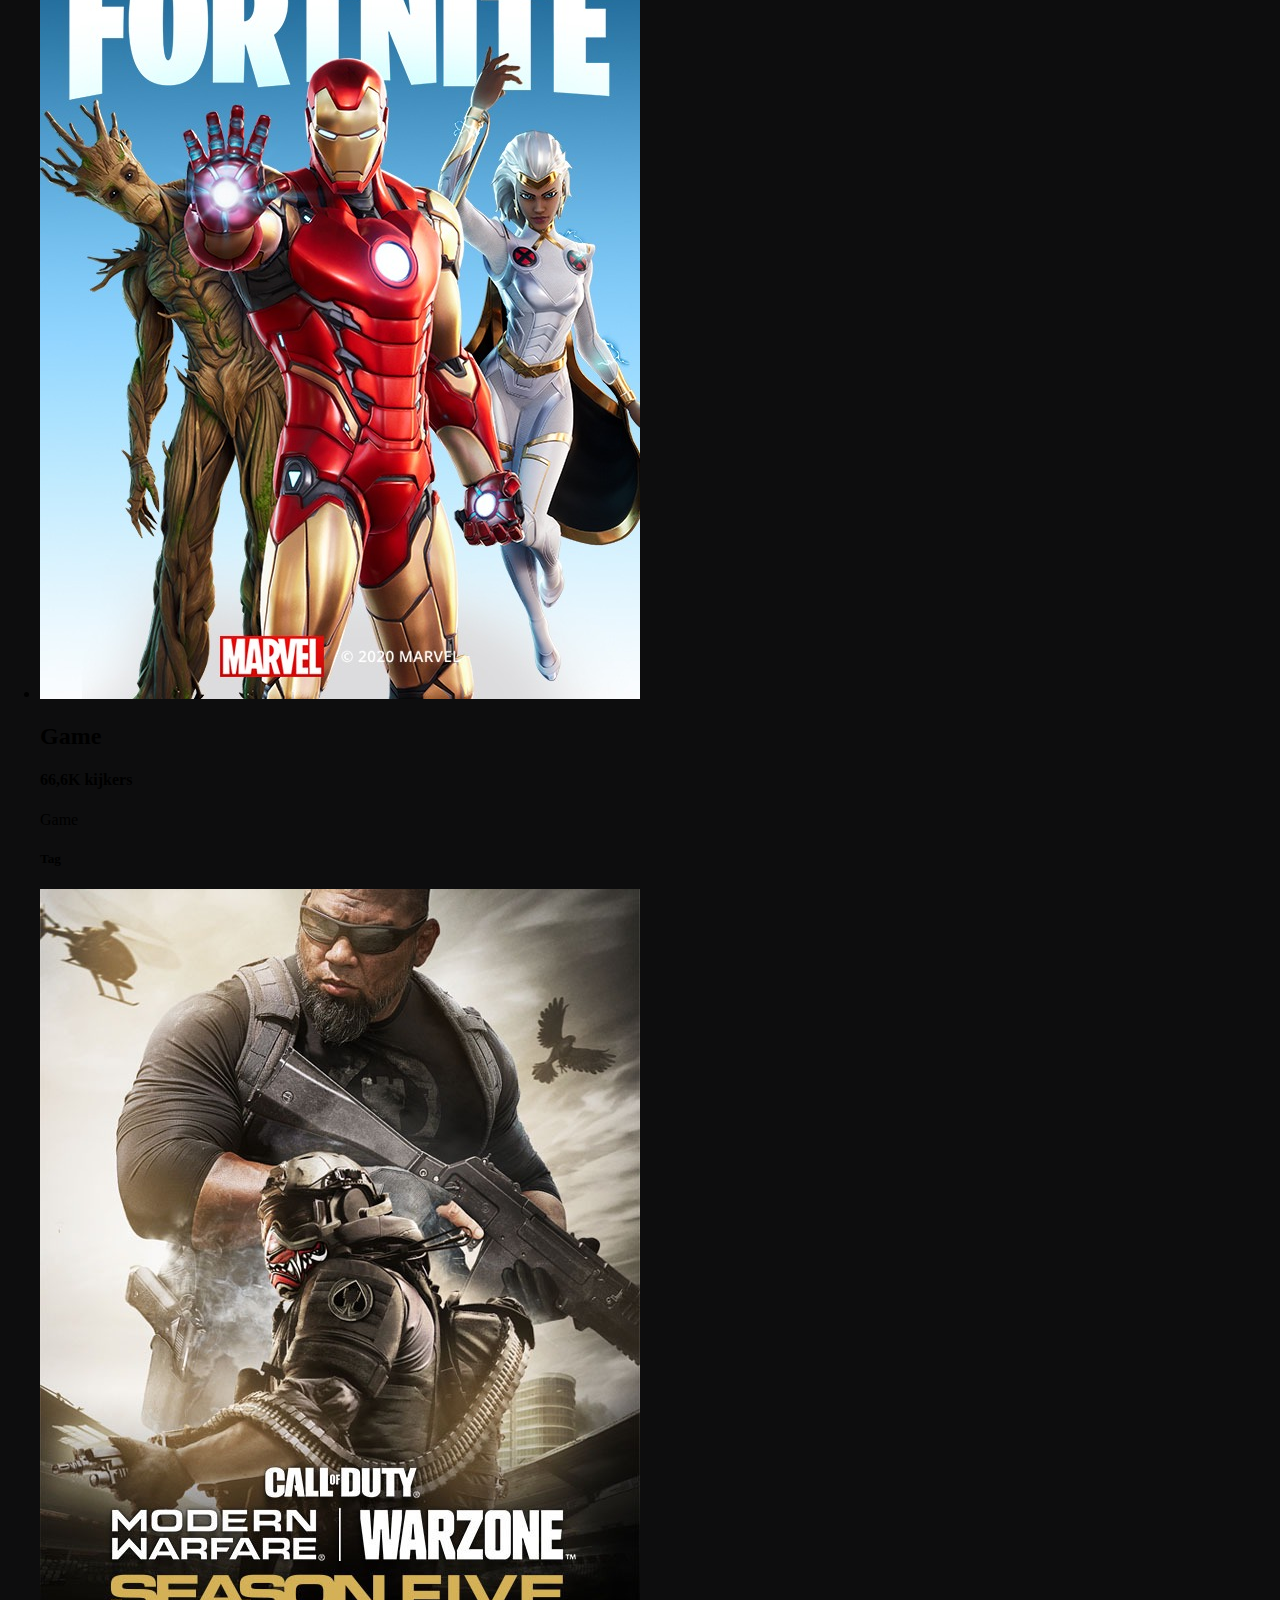
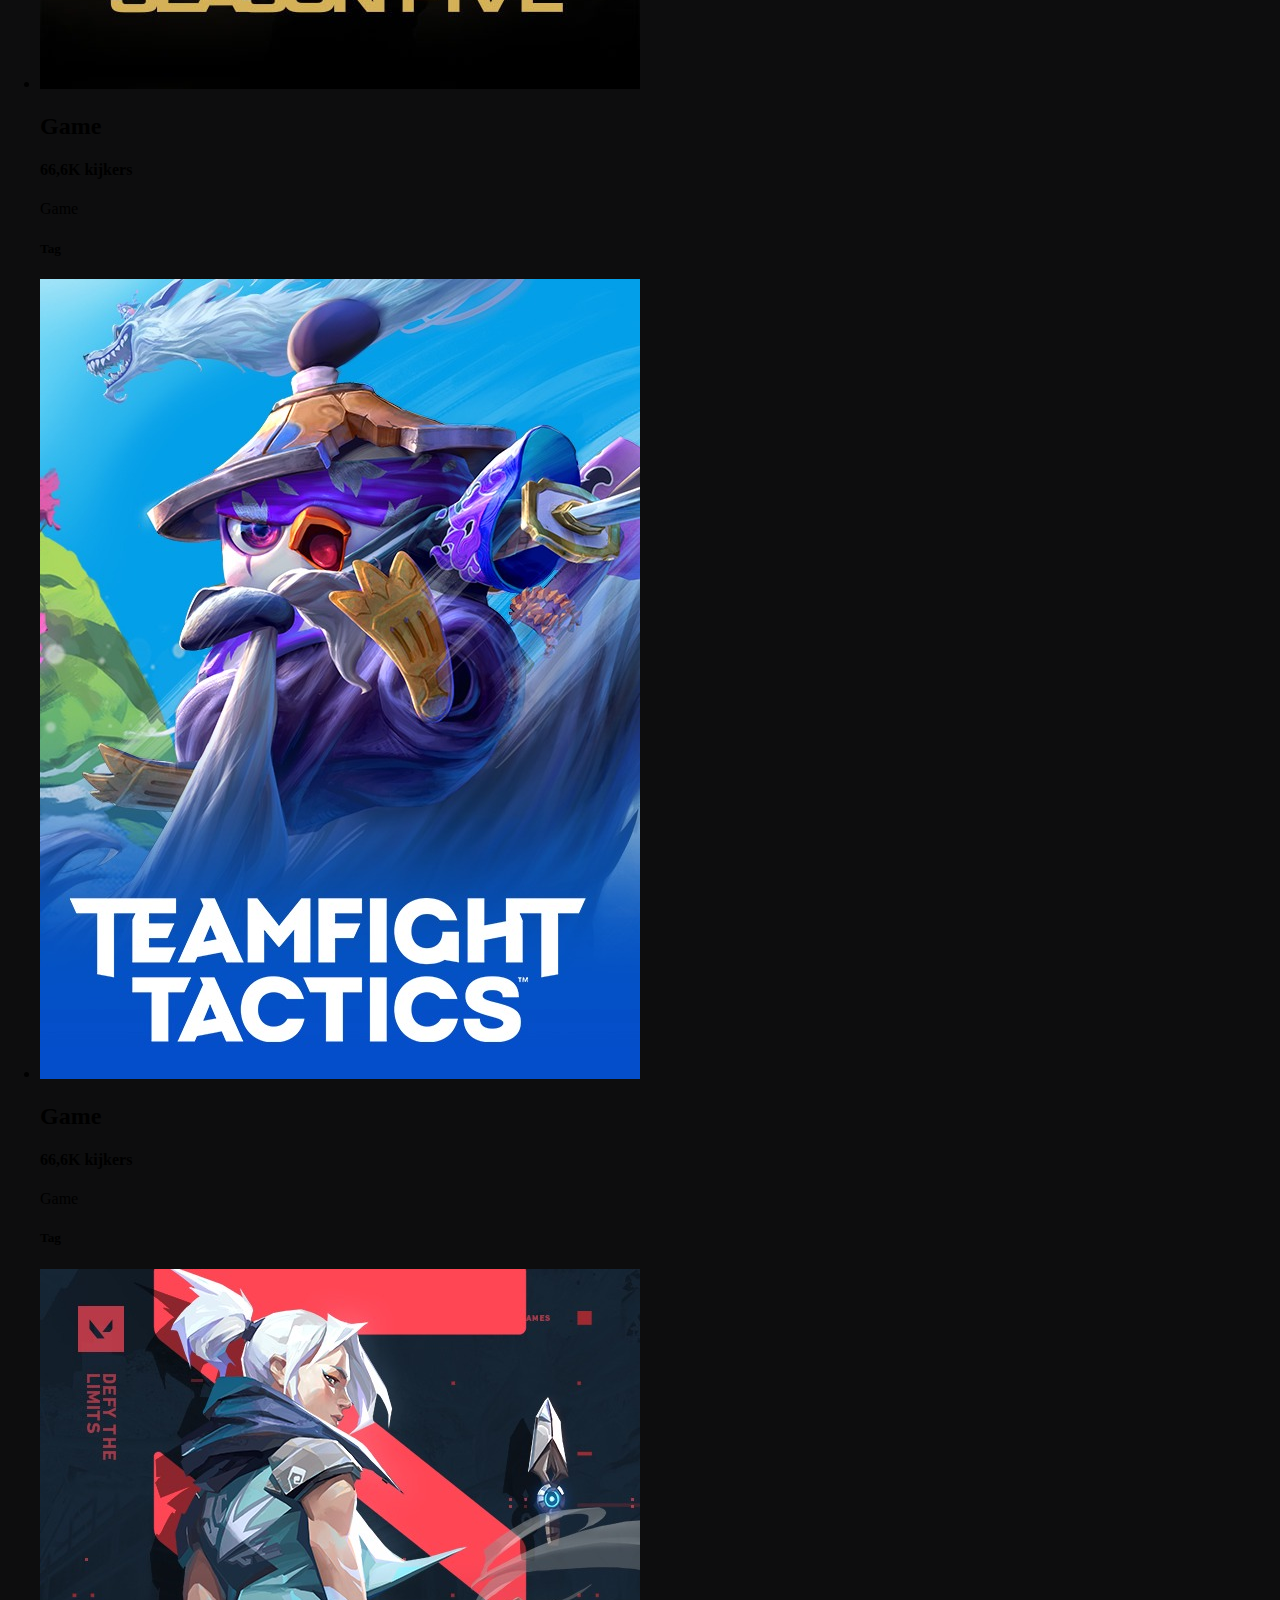
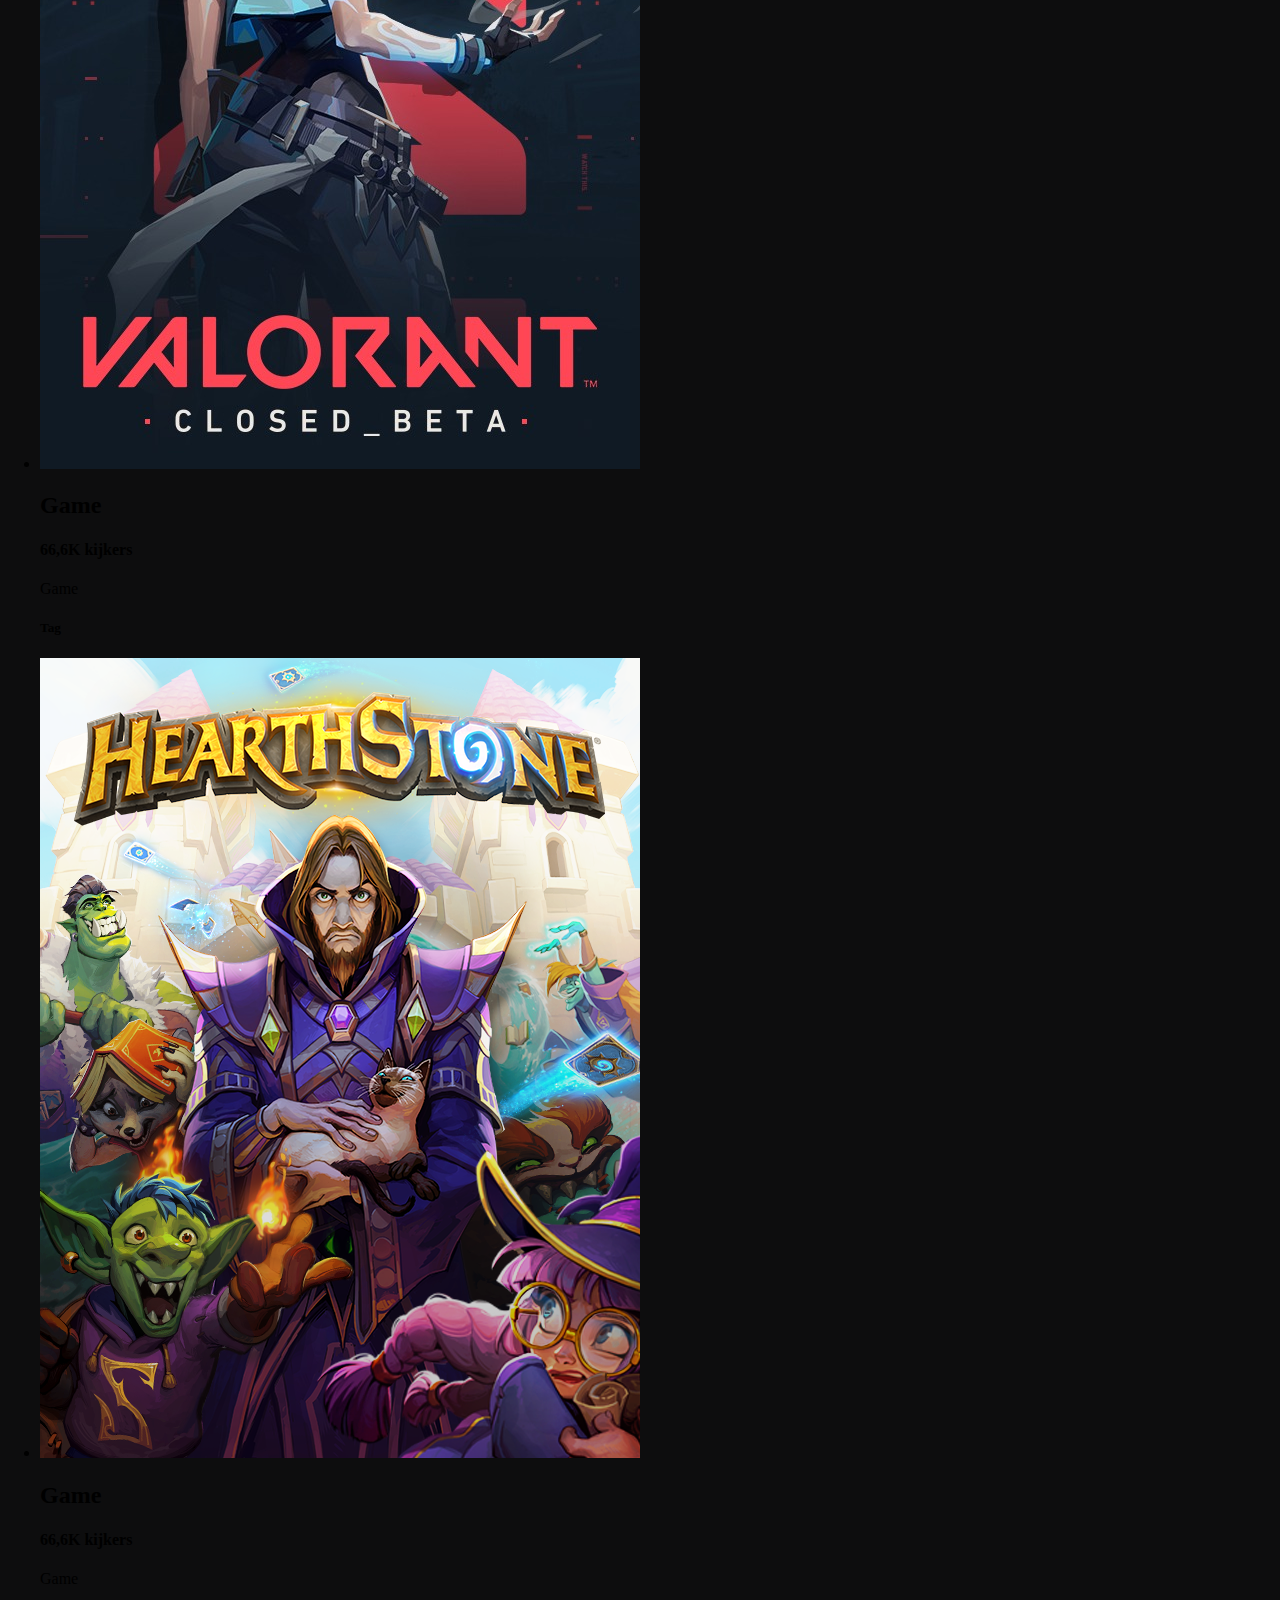
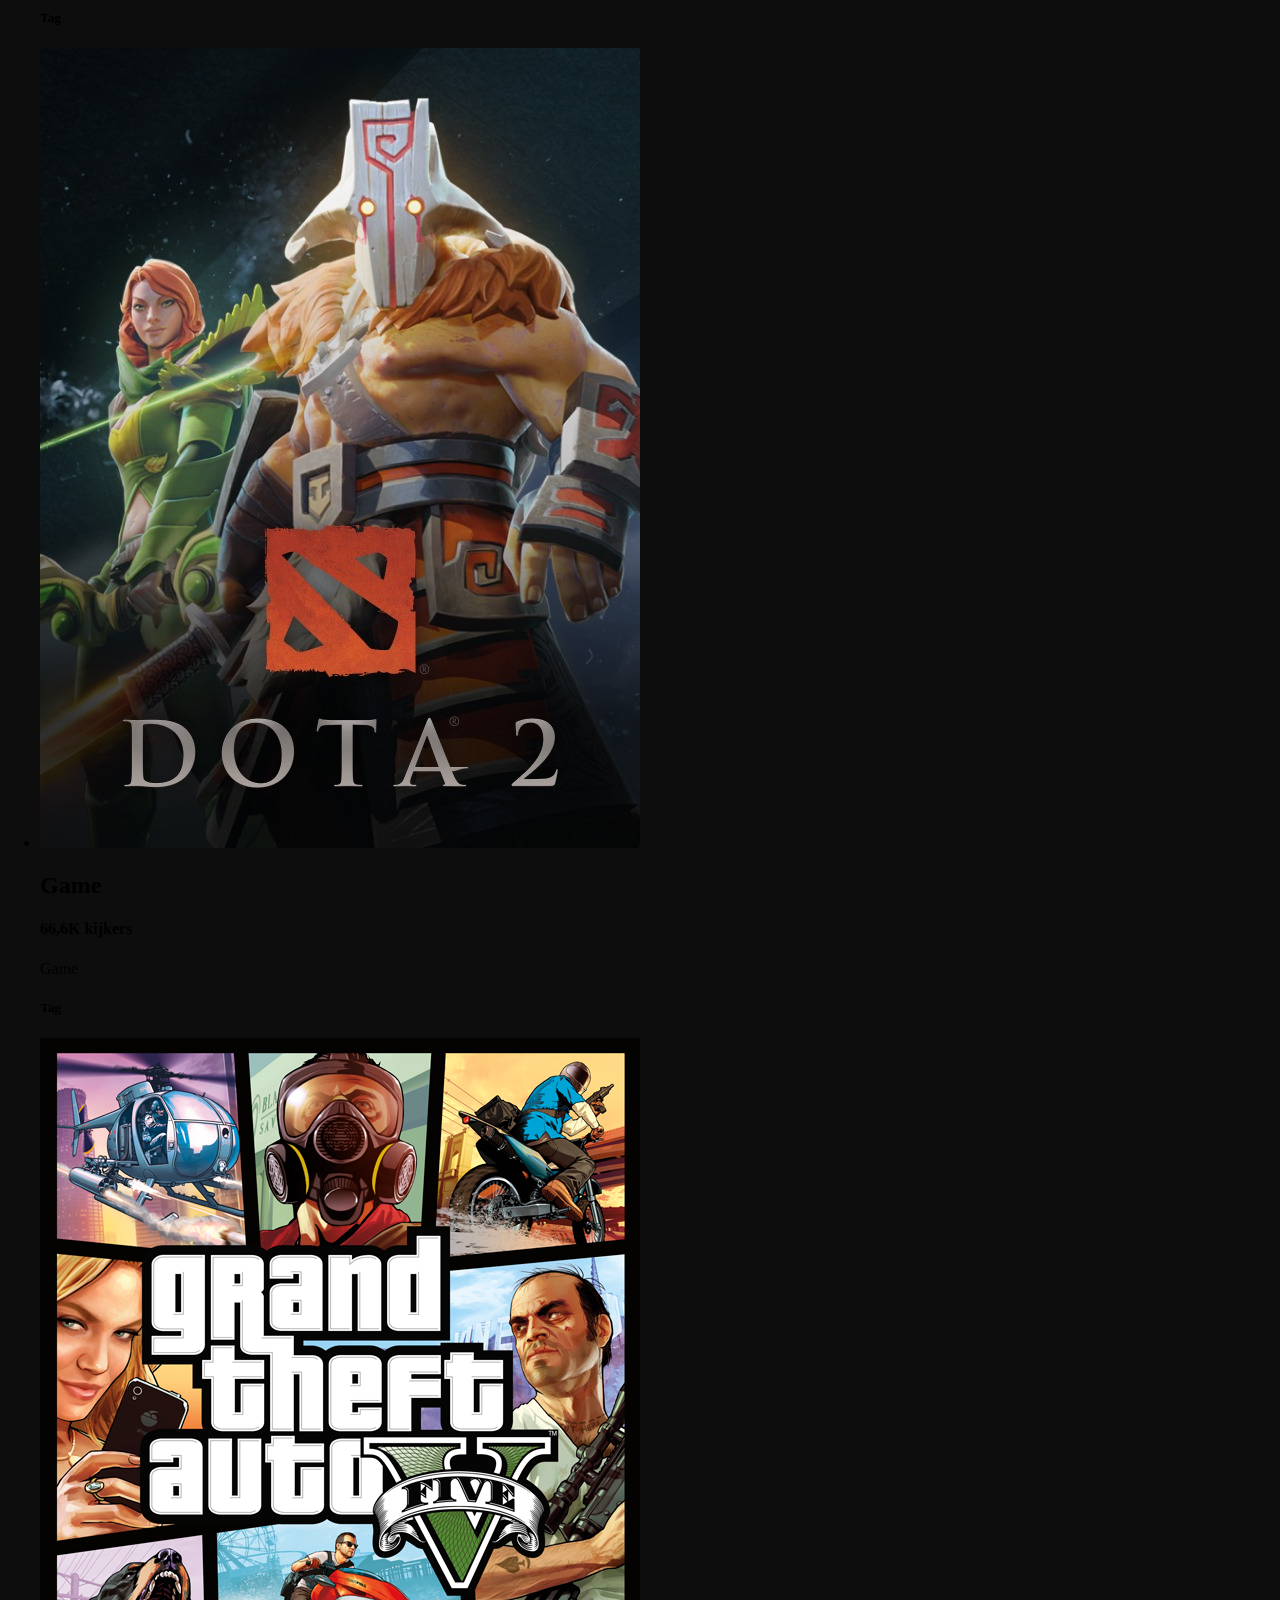
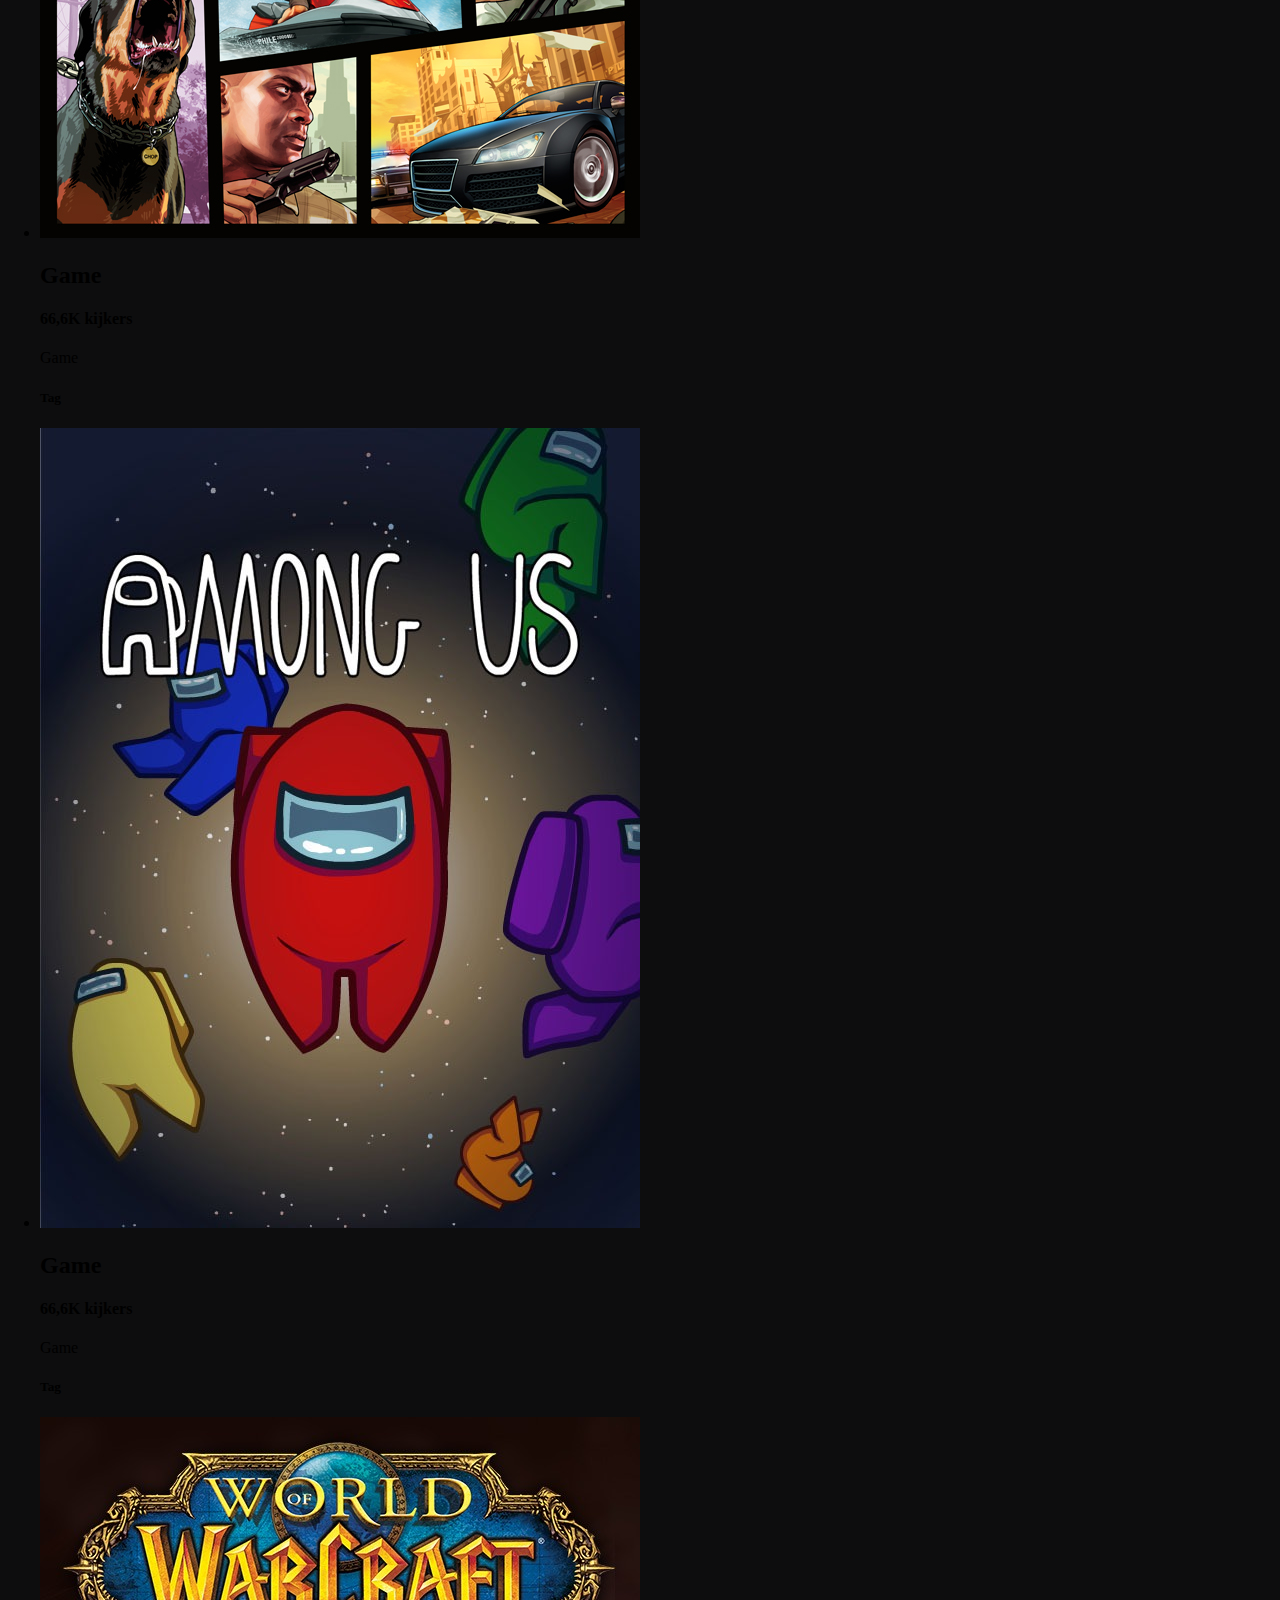
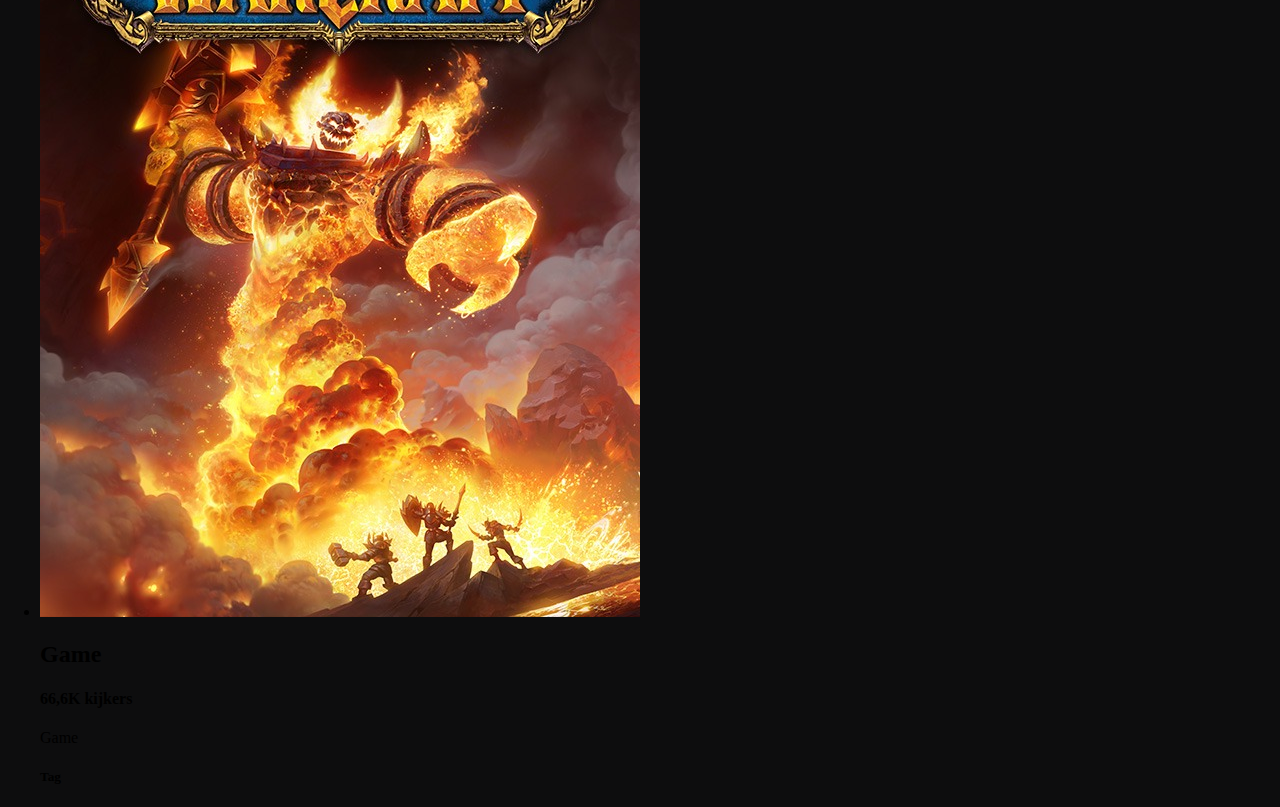
==== commit d9197be3: "Add files via upload" ====
--- a/bladeren.html
+++ b/bladeren.html
@@ -66,102 +66,105 @@
     </header>
 
     <h1>Bladeren</h1>
-    
-    <div class="categorieën">
-      <div class="categorie">
+
+    <main>    
+    <ul>
+      <li>
       <img src="images/Categorieën/Just Chatting.jpg">
       <h2>Game</h2>
       <h4>66,6K kijkers</h4>
       <p>Game</p>
       <h5>Tag</h5>
-    </div>
+    </li>
 
-    <div class="categorie">
+    <li>
       <img src="images/Categorieën/League of Legends.jpg">
       <h2>Game</h2>
       <h4>66,6K kijkers</h4>
       <p>Game</p>
       <h5>Tag</h5>
-    </div>
+    </li>
 
-    <div class="categorie">
+    <li>
       <img src="images/Categorieën/Counter-Strike Global Offensive.jpg">
       <h2>Game</h2>
       <h4>66,6K kijkers</h4>
       <p>Game</p>
       <h5>Tag</h5>
-    </div>
+    </li>
 
-    <div class="categorie">
+    <li>
       <img src="images/Categorieën/Fortnite.jpg">
       <h2>Game</h2>
       <h4>66,6K kijkers</h4>
       <p>Game</p>
       <h5>Tag</h5>
-    </div>
-    <div class="categorie">
+    </li>
+    <li>
       <img src="images/Categorieën/Call of Duty Modern Warfare.jpg">
       <h2>Game</h2>
       <h4>66,6K kijkers</h4>
       <p>Game</p>
       <h5>Tag</h5>
-    </div>
+    </li>
 
-    <div class="categorie">
+    <li>
       <img src="images/Categorieën/Teamfight Tactics.jpg">
       <h2>Game</h2>
       <h4>66,6K kijkers</h4>
       <p>Game</p>
       <h5>Tag</h5>
-    </div>
+    </li>
 
-    <div class="categorie">
+    <li>
       <img src="images/Categorieën/Valorant.jpg">
       <h2>Game</h2>
       <h4>66,6K kijkers</h4>
       <p>Game</p>
       <h5>Tag</h5>
-    </div>
+    </li>
 
-    <div class="categorie">
+    <li>
       <img src="images/Categorieën/Hearthstone.png">
       <h2>Game</h2>
       <h4>66,6K kijkers</h4>
       <p>Game</p>
       <h5>Tag</h5>
-    </div>
-    <div class="categorie">
+    </li>
+    <li>
       <img src="images/Categorieën/Dota 2.jpg">
       <h2>Game</h2>
       <h4>66,6K kijkers</h4>
       <p>Game</p>
       <h5>Tag</h5>
-    </div>
+    </li>
 
-    <div class="categorie">
+    <li>
       <img src="images/Categorieën/Grand Theft Auto V.jpg">
       <h2>Game</h2>
       <h4>66,6K kijkers</h4>
       <p>Game</p>
       <h5>Tag</h5>
-    </div>
+    </li>
 
-    <div class="categorie">
+    <li>
       <img src="images/Categorieën/Among Us.jpg">
       <h2>Game</h2>
       <h4>66,6K kijkers</h4>
       <p>Game</p>
       <h5>Tag</h5>
-    </div>
+    </li>
 
-    <div class="categorie">
+    <li>
       <img src="images/Categorieën/World of Warcraft.jpg">
       <h2>Game</h2>
       <h4>66,6K kijkers</h4>
       <p>Game</p>
       <h5>Tag</h5>
-    </div>
-</div>
+    </li>
+  </ul>
+    </main>
+    
     <script src="scripts/script.js"></script>
   </body>
 </html>--- a/styles/style.css
+++ b/styles/style.css
@@ -9,28 +9,24 @@
     font-family: "Open Sans", sans-serif;
     color: white;
     font-size: 32px;
-    margin-left: 2%;
   }
 
   h2 {
     font-family: "Open Sans", sans-serif;
     color: white;
     font-size: 20px;
-    margin-left: 2%;
   }
 
   h3 {
     font-family: "Open Sans", sans-serif;
     color: rgb(165, 165, 165);
     font-size: 10px;
-    margin-left: 2%;
   }
 
   h4 {
     font-family: "Open Sans", sans-serif;
     color: white;
     font-size: 8px;
-    margin-left: 2%;
   }
 
   h5 {
@@ -40,20 +36,23 @@
     background-color: #3a3a3d;
     padding: 2px;
     border-radius: 3px;
-    margin-left: 2%;
   }
 
   p {
     font-family: "Open Sans", sans-serif;
     color: rgb(165, 165, 165);
     font-size: 8px;
-    margin-left: 2%;
   }
 
   header {
     display: flex;
     flex-wrap: nowrap;
-    /* position: fixed; */
+    position: fixed;
+    background-color: #18181b;
+    z-index: 1;
+    box-shadow: 0px 2px 5px black;
+    width: 100%;
+    top: 0;
   }
 
   header a img {
@@ -77,7 +76,7 @@
   }
 
   header nav li {
-    display: flex;
+    display: none;
     align-items: center;
     font-size: 18px;
     text-align: center;
@@ -86,7 +85,11 @@
   }
 
   header nav li + li {
-    padding-left: 30px;
+    padding-left: 5%;
+  }
+
+  header li:nth-child(n + 1):nth-child(-n + 3):nth-of-type(odd) {
+    display: flex;
   }
 
   nav span {
@@ -125,11 +128,8 @@
   }
 
   header form {
-    padding: 0.5em;
-    background-color: #18181b;
-    display: flex;
-    justify-content: center;
-    flex-grow: 1;
+    padding: 0.2em;
+    display: flex;
     max-height: 50px;
   }
 
@@ -162,9 +162,7 @@
   }
 
   header form a {
-    background-color: #29292c;
     border-radius: 0px 7px 7px 0px;
-    cursor: not-allowed;
   }
 
   header form img {
@@ -175,8 +173,8 @@
   }
 
   .icon_menu {
-    display: flex;
-    justify-content: flex - end;
+    display: none;
+    justify-content: flex-end;
     align-items: center;
     text-align: center;
     color: white;
@@ -216,57 +214,116 @@
     display: none;
   }
 
+  nav[role="sub"] {
+    display: none;
+  }
+
   body {
     margin: 0;
     background-color: #0d0d0e;
   }
 
-  .video {
-    padding: 10px 0;
-    background-color: #18181b;
-  }
-
-  .categorieën {
+  main {
+    width: 100%;
+  }
+
+  main ul {
     display: flex;
     flex-direction: row;
     flex-wrap: wrap;
-  }
-
-  .categorieën div:nth-of-type(odd) {
-    margin: 0% 1% 2% 2%; /* top right bottom left */
-  }
-
-  .categorieën div:nth-of-type(even) {
-    margin: 0% 2% 2% 1%;
+    padding: 0;
+  }
+
+  main li {
+    display: flex;
+    align-items: flex-start;
+    flex-direction: column;
+    flex-grow: 1;
+    flex-basis: 47%;
+    max-width: 150px;
+    background-color: #18181b;
+    margin: 1% 1% 1% 1%;
+  }
+
+  main li img {
+    width: 100%;
+  }
+
+  button {
+    display: none;
+  }
+
+  .container {
+    display: flex;
+  }
+
+  .video {
+    margin-left: 2%;
+    display: flex;
+    overflow-x: auto;
+    padding: 0;
+    -ms-overflow-style: none;
+    scrollbar-width: none;
+  }
+
+  .video::-webkit-scrollbar {
+    display: none;
+  }
+
+  .video li {
+    text-decoration: none;
+    list-style: none;
+    background-color: #18181b;
+  }
+
+  .video li + li {
+    margin-left: 2%;
+  }
+
+  .video img {
+    max-width: 270px;
   }
 
   .categorie {
+    margin-left: 2%;
+    display: flex;
+    overflow-x: auto;
+    text-decoration: none;
+    list-style: none;
+    padding: 0;
+    -ms-overflow-style: none;
+    scrollbar-width: none;
+  }
+
+  .categorie::-webkit-scrollbar {
+    display: none;
+  }
+
+  .categorie li {
     display: flex;
     flex-direction: column;
-    align-items: flex-start;
-    flex-grow: 1;
-    flex-basis: 44%;
-    max-width: 50%;
-    background-color: #18181b;
+    background-color: #18181b;
+  }
+
+  .categorie li + li {
+    margin-left: 2%;
   }
 
   .categorie img {
+    max-width: 100px;
+    max-height: 150px;
+  }
+}
+
+@media screen and (min-width: 720px) and (max-width: 1199px) {
+  header {
+    display: flex;
+    flex-wrap: nowrap;
+    position: fixed;
+    background-color: #18181b;
+    z-index: 1;
+    box-shadow: 0px 2px 5px black;
     width: 100%;
-  }
-
-  iframe {
-    z-index: 0;
-  }
-
-  button {
-    display: none;
-  }
-}
-
-@media screen and (min-width: 720px) and (max-width: 1080px) {
-  header {
-    display: flex;
-    flex-wrap: nowrap;
   }
 
   header a img {
@@ -294,12 +351,11 @@
     align-items: center;
     font-size: 18px;
     text-align: center;
-    background-color: #18181b;
     font-family: "Open Sans", sans-serif;
   }
 
   header nav li + li {
-    padding-left: 30px;
+    padding-left: 5%;
   }
 
   .nav_icons {
@@ -333,8 +389,7 @@
   }
 
   header form {
-    padding: 0.5em;
-    background-color: #18181b;
+    padding: 0.2em;
     display: flex;
     justify-content: center;
     flex-grow: 1;
@@ -423,6 +478,37 @@
     border-radius: 8px;
   }
 
+  nav[role="sub"] {
+    display: flex;
+    padding-top: 50px;
+    max-width: 50px;
+  }
+
+  nav[role="sub"] img {
+    width: 40px;
+    height: 40px;
+    margin: 5px;
+  }
+
+  nav[role="sub"] ul {
+    max-height: 50px;
+    margin: 0;
+    padding: 0;
+    list-style: none;
+    display: flex;
+    flex-direction: column;
+    position: fixed;
+  }
+
+  nav[role="sub"] li {
+    display: flex;
+    align-items: center;
+    font-size: 18px;
+    text-align: center;
+    background-color: #18181b;
+    font-family: "Open Sans", sans-serif;
+  }
+
   body {
     margin: 0;
     background-color: #0d0d0e;
@@ -452,7 +538,7 @@
   }
 }
 
-@media screen and (min-width: 1081px) {
+@media screen and (min-width: 1200px) {
   header {
     display: flex;
     flex-wrap: nowrap;
@@ -522,7 +608,7 @@
   }
 
   header form {
-    padding: 0.5em;
+    padding: 0.2em;
     background-color: #18181b;
     display: flex;
     justify-content: center;
@@ -613,14 +699,15 @@
     font-size: 12px;
     font-weight: 600;
     align-items: center;
+    background-color: #3a3a3d;
     padding: 0px 8px 0px 0px;
     text-decoration: none;
     color: white;
-    border-radius: 8px;
+    border-radius: 3px;
   }
 
   .icon_menu a:hover:nth-child(4) {
-    background-color: #3a3a3d;
+    background-color: #434346;
   }
 
   body {
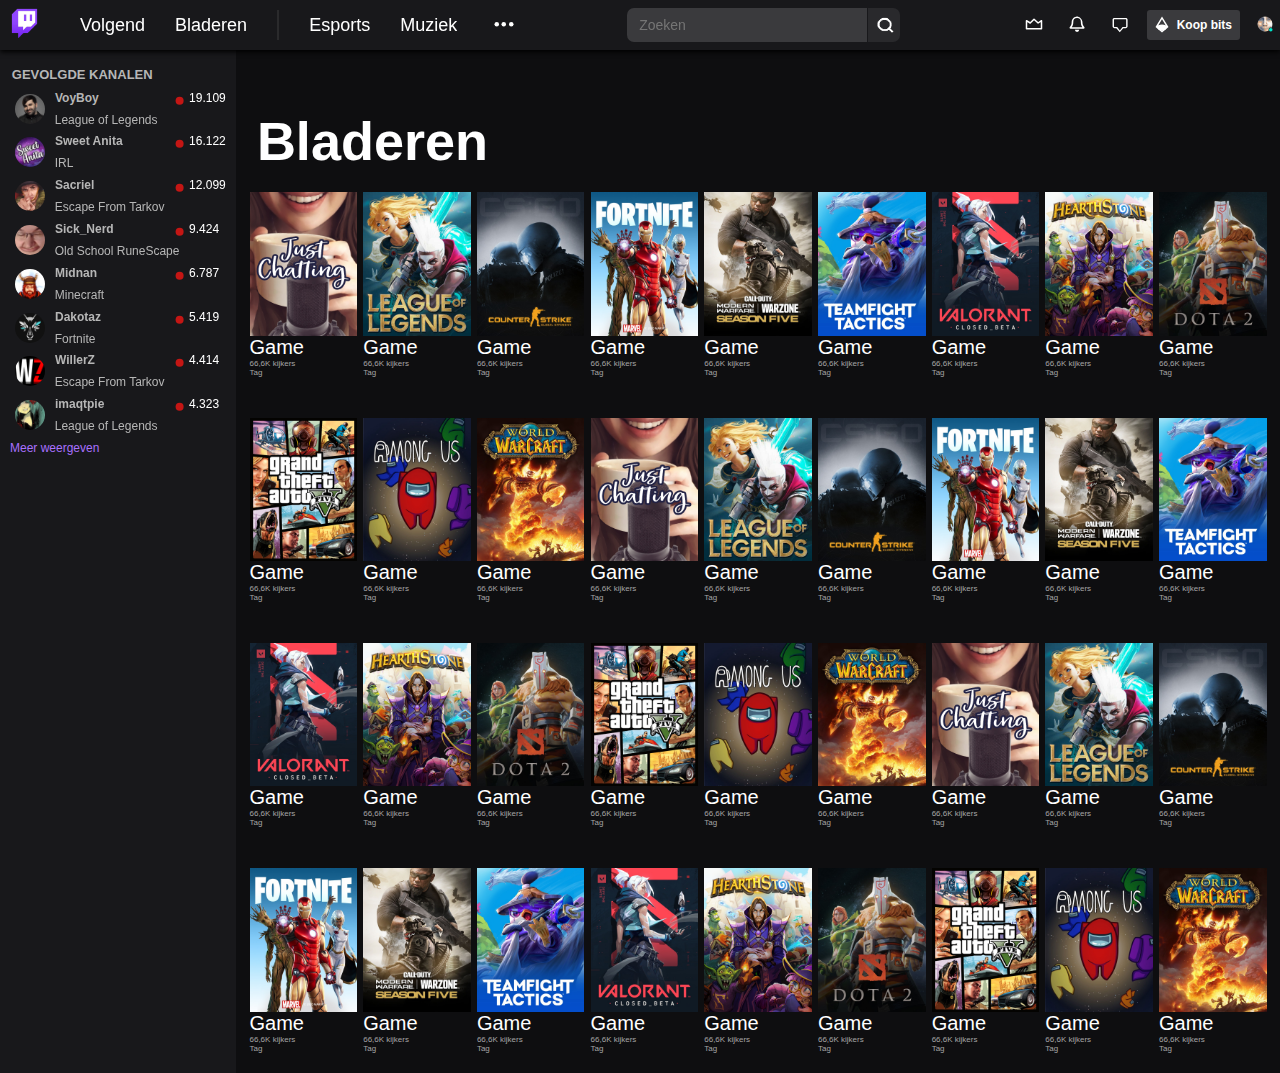
==== commit 7b59cdbb: "Add files via upload" ====
--- a/bladeren.html
+++ b/bladeren.html
@@ -15,28 +15,40 @@
       <nav>
         <ul>
           <li>
-            <a href="index.html"><img src="images/Twitch_Logo.png" /></a>
+            <a href="index.html"><img src="images/Twitch_Logo.png" alt="Logo"/></a>
           </li>
           <li><a href="#">
-            <img class="nav_icons" src="images/Volgend.svg"/>
+              <img class="nav_icons" src="images/Volgend.svg" alt="Volgend"
+              onmouseover="this.src='images/Volgend_hover.svg'" 
+              onmouseout="this.src='images/Volgend.svg'"
+              border="0" alt=""/>
             <span>Volgend</span>
           </a></li>
           <li><a href="bladeren.html">
-            <img class="nav_icons" src="images/Bladeren.svg"/>
+            <img class="nav_icons" src="images/Bladeren.svg" alt="Bladeren"
+            onmouseover="this.src='images/Bladeren_hover.svg'" 
+            onmouseout="this.src='images/Bladeren.svg'" 
+            border="0" alt=""/>
             <span>Bladeren</span>
           </a></li>
           <li><div class="streepje"></div></li>
           <li><a href="#">
-            <img class="nav_icons" src="images/Esports.svg"/>
+            <img class="nav_icons" src="images/Esports.svg" alt="Esports"
+            onmouseover="this.src='images/Esports_hover.svg'" 
+            onmouseout="this.src='images/Esports.svg'" 
+            border="0" alt=""/>
             <span>Esports</span>
           </a></li>
           <li><a href="#">
-            <img class="nav_icons" src="images/Muziek.svg"/>
+            <img class="nav_icons" src="images/Muziek.svg" alt="Muziek"
+            onmouseover="this.src='images/Muziek_hover.svg'" 
+            onmouseout="this.src='images/Muziek.svg'" 
+            border="0" alt=""/>   
             <span>Muziek</span>
           </a></li>
           <li>
             <a href="#"
-              ><img class="dropdown" src="images/Three_Dots_Icon.svg"
+              ><img class="dropdown" src="images/Three_Dots_Icon.svg" alt="Dropdown"
             /></a>
           </li>
         </ul>
@@ -51,7 +63,7 @@
           autocomplete="off"
           aria-label="zoeken"
         />
-        <a href="#"><img src="images/Search_Icon.png" type="submit"></img></a>
+        <a href="#" onclick="toggleSearch()"><img src="images/Search_Icon.png" type="submit" ></img></a>
     </form>
       <div class="icon_menu">
         <a href="#"><img src="images/Kroon.svg"/></a>
@@ -63,108 +75,353 @@
         </a>
         <a href="#"><img src="images/Profiel.svg"/></a>
       </div>
+
+    <nav role="phone_dropdown">
+      <a href="#" onclick="toggleDropdown()"
+        ><img class="dropdown" src="images/Three_Dots_Icon.svg"
+      /></a>
+      <ul id="toggleDropdown">          
+        <li>
+          <a href="#">Privacybeleid</a>
+        </li>
+        <li>
+          <a href="#">Cookiebeleid</a>
+        </li>
+        <li>
+          <a href="#">Servicevoorwaarden</a>
+        </li>
+        <li><hr></li>
+        <li>
+          <a href="#">Licht thema inschakelen</a>
+        </li>
+      </ul>
+    </nav>
+
+
     </header>
 
+    <nav role="sub">
+      <ul>
+        <strong>Gevolgde kanalen</strong>
+        <li>
+          <img src="images/Streamer1.png" alt="Profiel">
+          <p>VoyBoy</p>
+          <div></div>
+          <p>19.109</p>
+          <p>League of Legends</p>
+        </li>
+
+        <li>
+          <img src="images/Streamer2.png" alt="Profiel">
+          <p>Sweet Anita</p>
+          <div></div>
+          <p>16.122</p>
+          <p>IRL</p>
+        </li>
+
+        <li>
+          <img src="images/Streamer3.png" alt="Profiel">
+          <p>Sacriel</p>
+          <div></div>
+          <p>12.099</p>
+          <p>Escape From Tarkov</p>
+        </li>
+
+        <li>
+          <img src="images/Streamer4.jpeg" alt="Profiel">
+          <p>Sick_Nerd</p>
+          <div></div>
+          <p>9.424</p>
+          <p>Old School RuneScape</p>
+        </li>
+
+        <li>
+          <img src="images/Streamer5.jpeg" alt="Profiel">
+          <p>Midnan</p>
+          <div></div>
+          <p>6.787</p>
+          <p>Minecraft</p>
+        </li>
+
+        <li>
+          <img src="images/Streamer6.png" alt="Profiel">
+          <p>Dakotaz</p>
+          <div></div>
+          <p>5.419</p>
+          <p>Fortnite</p>
+        </li>
+
+        <li>
+          <img src="images/Streamer7.png" alt="Profiel">
+          <p>WillerZ</p>
+          <div></div>
+          <p>4.414</p>
+          <p>Escape From Tarkov</p>
+        </li>
+
+        <li>
+          <img src="images/Streamer8.jpeg" alt="Profiel">
+          <p>imaqtpie</p>
+          <div></div>
+          <p>4.323</p>
+          <p>League of Legends</p>
+        </li>
+        <a href="#">Meer weergeven</a>
+      </ul>
+    </nav>
+
     <h1>Bladeren</h1>
-
-    <main>    
+    
+    <div class="grid">
     <ul>
       <li>
       <img src="images/Categorieën/Just Chatting.jpg">
-      <h2>Game</h2>
-      <h4>66,6K kijkers</h4>
-      <p>Game</p>
-      <h5>Tag</h5>
+      <p>Game</p>
+      <p>66,6K kijkers</p>
+      <p>Tag</p>
     </li>
 
     <li>
       <img src="images/Categorieën/League of Legends.jpg">
-      <h2>Game</h2>
-      <h4>66,6K kijkers</h4>
-      <p>Game</p>
-      <h5>Tag</h5>
+      <p>Game</p>
+      <p>66,6K kijkers</p>
+      <p>Tag</p>
     </li>
 
     <li>
       <img src="images/Categorieën/Counter-Strike Global Offensive.jpg">
-      <h2>Game</h2>
-      <h4>66,6K kijkers</h4>
-      <p>Game</p>
-      <h5>Tag</h5>
+      <p>Game</p>
+      <p>66,6K kijkers</p>
+      <p>Tag</p>
     </li>
 
     <li>
       <img src="images/Categorieën/Fortnite.jpg">
-      <h2>Game</h2>
-      <h4>66,6K kijkers</h4>
-      <p>Game</p>
-      <h5>Tag</h5>
+      <p>Game</p>
+      <p>66,6K kijkers</p>
+      <p>Tag</p>
     </li>
     <li>
       <img src="images/Categorieën/Call of Duty Modern Warfare.jpg">
-      <h2>Game</h2>
-      <h4>66,6K kijkers</h4>
-      <p>Game</p>
-      <h5>Tag</h5>
+      <p>Game</p>
+      <p>66,6K kijkers</p>
+      <p>Tag</p>
     </li>
 
     <li>
       <img src="images/Categorieën/Teamfight Tactics.jpg">
-      <h2>Game</h2>
-      <h4>66,6K kijkers</h4>
-      <p>Game</p>
-      <h5>Tag</h5>
+      <p>Game</p>
+      <p>66,6K kijkers</p>
+      <p>Tag</p>
     </li>
 
     <li>
       <img src="images/Categorieën/Valorant.jpg">
-      <h2>Game</h2>
-      <h4>66,6K kijkers</h4>
-      <p>Game</p>
-      <h5>Tag</h5>
+      <p>Game</p>
+      <p>66,6K kijkers</p>
+      <p>Tag</p>
     </li>
 
     <li>
       <img src="images/Categorieën/Hearthstone.png">
-      <h2>Game</h2>
-      <h4>66,6K kijkers</h4>
-      <p>Game</p>
-      <h5>Tag</h5>
+      <p>Game</p>
+      <p>66,6K kijkers</p>
+      <p>Tag</p>
     </li>
     <li>
       <img src="images/Categorieën/Dota 2.jpg">
-      <h2>Game</h2>
-      <h4>66,6K kijkers</h4>
-      <p>Game</p>
-      <h5>Tag</h5>
+      <p>Game</p>
+      <p>66,6K kijkers</p>
+      <p>Tag</p>
     </li>
 
     <li>
       <img src="images/Categorieën/Grand Theft Auto V.jpg">
-      <h2>Game</h2>
-      <h4>66,6K kijkers</h4>
-      <p>Game</p>
-      <h5>Tag</h5>
+      <p>Game</p>
+      <p>66,6K kijkers</p>
+      <p>Tag</p>
     </li>
 
     <li>
       <img src="images/Categorieën/Among Us.jpg">
-      <h2>Game</h2>
-      <h4>66,6K kijkers</h4>
-      <p>Game</p>
-      <h5>Tag</h5>
+      <p>Game</p>
+      <p>66,6K kijkers</p>
+      <p>Tag</p>
     </li>
 
     <li>
       <img src="images/Categorieën/World of Warcraft.jpg">
-      <h2>Game</h2>
-      <h4>66,6K kijkers</h4>
-      <p>Game</p>
-      <h5>Tag</h5>
+      <p>Game</p>
+      <p>66,6K kijkers</p>
+      <p>Tag</p>
+    </li>
+
+    <li>
+      <img src="images/Categorieën/Just Chatting.jpg">
+      <p>Game</p>
+      <p>66,6K kijkers</p>
+      <p>Tag</p>
+    </li>
+
+    <li>
+      <img src="images/Categorieën/League of Legends.jpg">
+      <p>Game</p>
+      <p>66,6K kijkers</p>
+      <p>Tag</p>
+    </li>
+
+    <li>
+      <img src="images/Categorieën/Counter-Strike Global Offensive.jpg">
+      <p>Game</p>
+      <p>66,6K kijkers</p>
+      <p>Tag</p>
+    </li>
+
+    <li>
+      <img src="images/Categorieën/Fortnite.jpg">
+      <p>Game</p>
+      <p>66,6K kijkers</p>
+      <p>Tag</p>
+    </li>
+    <li>
+      <img src="images/Categorieën/Call of Duty Modern Warfare.jpg">
+      <p>Game</p>
+      <p>66,6K kijkers</p>
+      <p>Tag</p>
+    </li>
+
+    <li>
+      <img src="images/Categorieën/Teamfight Tactics.jpg">
+      <p>Game</p>
+      <p>66,6K kijkers</p>
+      <p>Tag</p>
+    </li>
+
+    <li>
+      <img src="images/Categorieën/Valorant.jpg">
+      <p>Game</p>
+      <p>66,6K kijkers</p>
+      <p>Tag</p>
+    </li>
+
+    <li>
+      <img src="images/Categorieën/Hearthstone.png">
+      <p>Game</p>
+      <p>66,6K kijkers</p>
+      <p>Tag</p>
+    </li>
+    <li>
+      <img src="images/Categorieën/Dota 2.jpg">
+      <p>Game</p>
+      <p>66,6K kijkers</p>
+      <p>Tag</p>
+    </li>
+
+    <li>
+      <img src="images/Categorieën/Grand Theft Auto V.jpg">
+      <p>Game</p>
+      <p>66,6K kijkers</p>
+      <p>Tag</p>
+    </li>
+
+    <li>
+      <img src="images/Categorieën/Among Us.jpg">
+      <p>Game</p>
+      <p>66,6K kijkers</p>
+      <p>Tag</p>
+    </li>
+
+    <li>
+      <img src="images/Categorieën/World of Warcraft.jpg">
+      <p>Game</p>
+      <p>66,6K kijkers</p>
+      <p>Tag</p>
+    </li>
+
+    <li>
+      <img src="images/Categorieën/Just Chatting.jpg">
+      <p>Game</p>
+      <p>66,6K kijkers</p>
+      <p>Tag</p>
+    </li>
+
+    <li>
+      <img src="images/Categorieën/League of Legends.jpg">
+      <p>Game</p>
+      <p>66,6K kijkers</p>
+      <p>Tag</p>
+    </li>
+
+    <li>
+      <img src="images/Categorieën/Counter-Strike Global Offensive.jpg">
+      <p>Game</p>
+      <p>66,6K kijkers</p>
+      <p>Tag</p>
+    </li>
+
+    <li>
+      <img src="images/Categorieën/Fortnite.jpg">
+      <p>Game</p>
+      <p>66,6K kijkers</p>
+      <p>Tag</p>
+    </li>
+    <li>
+      <img src="images/Categorieën/Call of Duty Modern Warfare.jpg">
+      <p>Game</p>
+      <p>66,6K kijkers</p>
+      <p>Tag</p>
+    </li>
+
+    <li>
+      <img src="images/Categorieën/Teamfight Tactics.jpg">
+      <p>Game</p>
+      <p>66,6K kijkers</p>
+      <p>Tag</p>
+    </li>
+
+    <li>
+      <img src="images/Categorieën/Valorant.jpg">
+      <p>Game</p>
+      <p>66,6K kijkers</p>
+      <p>Tag</p>
+    </li>
+
+    <li>
+      <img src="images/Categorieën/Hearthstone.png">
+      <p>Game</p>
+      <p>66,6K kijkers</p>
+      <p>Tag</p>
+    </li>
+    <li>
+      <img src="images/Categorieën/Dota 2.jpg">
+      <p>Game</p>
+      <p>66,6K kijkers</p>
+      <p>Tag</p>
+    </li>
+
+    <li>
+      <img src="images/Categorieën/Grand Theft Auto V.jpg">
+      <p>Game</p>
+      <p>66,6K kijkers</p>
+      <p>Tag</p>
+    </li>
+
+    <li>
+      <img src="images/Categorieën/Among Us.jpg">
+      <p>Game</p>
+      <p>66,6K kijkers</p>
+      <p>Tag</p>
+    </li>
+
+    <li>
+      <img src="images/Categorieën/World of Warcraft.jpg">
+      <p>Game</p>
+      <p>66,6K kijkers</p>
+      <p>Tag</p>
     </li>
   </ul>
-    </main>
-    
+  </div>
+
     <script src="scripts/script.js"></script>
   </body>
 </html>--- a/styles/style.css
+++ b/styles/style.css
@@ -9,39 +9,71 @@
     font-family: "Open Sans", sans-serif;
     color: white;
     font-size: 32px;
-  }
-
-  h2 {
-    font-family: "Open Sans", sans-serif;
+    margin-top: 60px;
+    margin-bottom: 0;
+    margin-left: 2%;
+  }
+
+  mark {
+    background-color: transparent;
+    color: #a970ff;
+  }
+
+  li p:first-of-type {
+    font-family: "Open Sans", sans-serif;
+    font-weight: 600;
     color: white;
     font-size: 20px;
-  }
-
-  h3 {
+    margin: 0;
+  }
+
+  strong {
+    font-family: "Open Sans", sans-serif;
+    color: rgb(165, 165, 165);
+    font-size: 11px;
+    font-weight: 600;
+    text-transform: uppercase;
+    margin-left: 2%;
+  }
+
+  .categorie li p {
+    margin-left: 8px;
+  }
+
+  .video li p:nth-child(3),
+  .categorie li p:nth-child(2) {
+    font-family: "Open Sans", sans-serif;
+    color: white;
+    font-size: 14px;
+  }
+
+  .video li p:nth-child(4),
+  .categorie li p:nth-child(3) {
+    font-family: "Open Sans", sans-serif;
+    color: white;
+  }
+
+  .video li p:nth-child(n + 6):nth-child(-n + 7),
+  .categorie li p:nth-child(n + 4):nth-child(-n + 5),
+  .grid li p:nth-child(n + 4):nth-child(-n + 5) {
+    display: inline-flex;
+    justify-content: center;
+    font-family: "Open Sans", sans-serif;
+    font-weight: 800;
+    color: rgb(165, 165, 165);
+    background-color: #3a3a3d;
+    padding: 0.3em 0.8em;
+    border-radius: 30px;
+    margin-top: 1em;
+    margin-bottom: 1em;
+  }
+
+  p {
     font-family: "Open Sans", sans-serif;
     color: rgb(165, 165, 165);
     font-size: 10px;
-  }
-
-  h4 {
-    font-family: "Open Sans", sans-serif;
-    color: white;
-    font-size: 8px;
-  }
-
-  h5 {
-    font-family: "Open Sans", sans-serif;
-    color: rgb(165, 165, 165);
-    font-size: 7px;
-    background-color: #3a3a3d;
-    padding: 2px;
-    border-radius: 3px;
-  }
-
-  p {
-    font-family: "Open Sans", sans-serif;
-    color: rgb(165, 165, 165);
-    font-size: 8px;
+    margin: 0;
+    padding: 0;
   }
 
   header {
@@ -53,6 +85,7 @@
     box-shadow: 0px 2px 5px black;
     width: 100%;
     top: 0;
+    max-height: 50px;
   }
 
   header a img {
@@ -128,7 +161,6 @@
   }
 
   header form {
-    padding: 0.2em;
     display: flex;
     max-height: 50px;
   }
@@ -142,17 +174,19 @@
   }
 
   header form input {
-    width: 50%;
     font-size: 14px;
-    min-width: 105px;
-    max-width: 355px;
+    height: 36px;
+    width: 17em;
     line-height: 2em;
     background-color: #3a3a3d;
     color: rgb(165, 165, 165);
     padding: 0 0.5em;
-    border-radius: 7px 0px 0px 7px;
-    margin-right: 1px;
-    padding-left: 12px;
+    margin-top: 7px;
+    border-radius: 7px;
+    margin-left: 7%;
+  }
+
+  #search {
     display: none;
   }
 
@@ -163,11 +197,15 @@
 
   header form a {
     border-radius: 0px 7px 7px 0px;
+    position: absolute;
+    right: 0;
+    margin-right: 10%;
   }
 
   header form img {
     width: 70%;
     height: 70%;
+    padding-top: 0.2em;
     max-width: 25px;
     min-width: 22px;
   }
@@ -218,35 +256,53 @@
     display: none;
   }
 
+  nav[role="phone_dropdown"] {
+    position: absolute;
+    right: 0;
+    margin-right: 2%;
+    margin-top: 2%;
+  }
+
+  nav[role="phone_dropdown"] a {
+    color: #a970ff;
+    font-size: 12px;
+    padding-top: 5%;
+  }
+
+  nav[role="phone_dropdown"] ul {
+    position: absolute;
+    display: none;
+    flex-wrap: wrap;
+    width: 161px;
+    margin-top: 9px;
+    background-color: #18181b;
+    border-radius: 5px;
+    max-height: 150px;
+    padding-bottom: 10px;
+    transform: translate(-80%, 0%);
+  }
+
+  nav[role="phone_dropdown"] li {
+    display: flex;
+    padding-left: 5%;
+    padding-top: 5%;
+  }
+
+  hr {
+    display: flex;
+    justify-content: center;
+    height: 1px;
+    border: 0;
+    border-top: 1px solid #3a3a3d;
+    margin: 0;
+    margin-top: 5%;
+    padding: 0em 7.5em 0em 0em;
+    margin-right: 1em;
+  }
+
   body {
     margin: 0;
-    background-color: #0d0d0e;
-  }
-
-  main {
-    width: 100%;
-  }
-
-  main ul {
-    display: flex;
-    flex-direction: row;
-    flex-wrap: wrap;
-    padding: 0;
-  }
-
-  main li {
-    display: flex;
-    align-items: flex-start;
-    flex-direction: column;
-    flex-grow: 1;
-    flex-basis: 47%;
-    max-width: 150px;
-    background-color: #18181b;
-    margin: 1% 1% 1% 1%;
-  }
-
-  main li img {
-    width: 100%;
+    background-color: #0e0e10;
   }
 
   button {
@@ -255,6 +311,7 @@
 
   .container {
     display: flex;
+    margin-top: -10px;
   }
 
   .video {
@@ -274,6 +331,7 @@
     text-decoration: none;
     list-style: none;
     background-color: #18181b;
+    float: right;
   }
 
   .video li + li {
@@ -282,6 +340,13 @@
 
   .video img {
     max-width: 270px;
+  }
+
+  .video img:nth-child(2) {
+    margin: 3%;
+    float: left;
+    border-radius: 50px;
+    width: 30px;
   }
 
   .categorie {
@@ -300,7 +365,6 @@
   }
 
   .categorie li {
-    display: flex;
     flex-direction: column;
     background-color: #18181b;
   }
@@ -310,20 +374,129 @@
   }
 
   .categorie img {
-    max-width: 100px;
-    max-height: 150px;
+    max-width: 150px;
+    max-height: 200px;
+  }
+
+  main {
+    display: none;
+  }
+
+  #achtergrond {
+    display: none;
+  }
+
+  .grid {
+    width: 100%;
+  }
+
+  .grid ul {
+    display: flex;
+    flex-direction: column;
+    flex-flow: row wrap;
+    padding: 0;
+    margin: 0% 1%;
+  }
+
+  .grid li {
+    display: flex;
+    align-items: flex-start;
+    flex-direction: column;
+    flex-wrap: nowrap;
+    flex-grow: 1;
+    flex-basis: 47%;
+    background-color: #18181b;
+    margin: 1%;
+  }
+
+  .grid li img {
+    position: relative;
+    width: 100%;
   }
 }
 
 @media screen and (min-width: 720px) and (max-width: 1199px) {
+  h1 {
+    margin-left: 2%;
+    font-family: "Open Sans", sans-serif;
+    color: white;
+    font-size: 32px;
+    margin-top: 60px;
+    margin-bottom: 0;
+  }
+
+  #titel {
+    display: none;
+  }
+
+  mark {
+    background-color: transparent;
+    color: #a970ff;
+  }
+
+  li p:first-of-type {
+    font-family: "Open Sans", sans-serif;
+    color: white;
+    font-size: 20px;
+    margin: 0;
+  }
+
+  strong {
+    font-family: "Open Sans", sans-serif;
+    color: white;
+    font-size: 17px;
+    margin-left: 2%;
+  }
+
+  .video li p:nth-child(3),
+  .categorie li p:nth-child(2) {
+    font-family: "Open Sans", sans-serif;
+    color: white;
+    margin: 0;
+    font-size: 14px;
+  }
+
+  .video li p:nth-child(4),
+  .categorie li p:nth-child(3) {
+    font-family: "Open Sans", sans-serif;
+    color: white;
+    margin: 0;
+    font-size: 8px;
+  }
+
+  .video li p:nth-child(n + 6):nth-child(-n + 7),
+  .categorie li p:nth-child(4) {
+    font-family: "Open Sans", sans-serif;
+    color: rgb(165, 165, 165);
+    font-size: 7px;
+    background-color: #3a3a3d;
+    padding: 0.5em;
+    border-radius: 3px;
+    margin: 1em 0em 1em 2%;
+    text-align: center;
+    min-width: 20%;
+    max-width: 23%;
+    margin-right: 0;
+  }
+
+  p {
+    font-family: "Open Sans", sans-serif;
+    color: rgb(165, 165, 165);
+    font-size: 8px;
+    margin: 0;
+  }
+
   header {
     display: flex;
+    top: 0;
+    margin-left: -50px;
     flex-wrap: nowrap;
     position: fixed;
     background-color: #18181b;
     z-index: 1;
     box-shadow: 0px 2px 5px black;
     width: 100%;
+    max-height: 50px;
   }
 
   header a img {
@@ -354,12 +527,18 @@
     font-family: "Open Sans", sans-serif;
   }
 
+  header nav li span {
+    display: none;
+  }
+
   header nav li + li {
     padding-left: 5%;
   }
 
   .nav_icons {
-    display: none;
+    display: flex;
+    width: 25px;
+    height: 25px;
   }
 
   header nav a {
@@ -391,9 +570,8 @@
   header form {
     padding: 0.2em;
     display: flex;
-    justify-content: center;
-    flex-grow: 1;
     max-height: 50px;
+    margin-left: 38%;
   }
 
   input,
@@ -416,6 +594,7 @@
     border-radius: 7px 0px 0px 7px;
     margin-right: 1px;
     padding-left: 12px;
+    display: none;
   }
 
   header form input:focus {
@@ -424,21 +603,20 @@
   }
 
   header form a {
-    background-color: #29292c;
-    border-radius: 0px 7px 7px 0px;
-    cursor: not-allowed;
+    padding-top: 3px;
   }
 
   header form img {
-    width: 70%;
-    height: 70%;
-    max-width: 25px;
-    min-width: 22px;
+    position: relative;
+    width: 25px;
+    height: 25px;
   }
 
   .icon_menu {
     display: flex;
-    justify-content: flex-end;
+    position: absolute;
+    margin-right: 1%;
+    right: 0;
     align-items: center;
     text-align: center;
     color: white;
@@ -450,6 +628,10 @@
     background-color: #18181b;
   }
 
+  nav[role="phone_dropdown"] {
+    display: none;
+  }
+
   .icon_menu img {
     width: 20px;
     height: 20px;
@@ -480,18 +662,23 @@
 
   nav[role="sub"] {
     display: flex;
+    margin-left: -50px;
     padding-top: 50px;
     max-width: 50px;
   }
 
   nav[role="sub"] img {
-    width: 40px;
-    height: 40px;
-    margin: 5px;
+    width: 30px;
+    height: 30px;
+    margin: 10px;
+    border-radius: 50px;
   }
 
   nav[role="sub"] ul {
-    max-height: 50px;
+    top: 50px;
+    max-width: 50px;
+    height: 100em;
+    background-color: #18181b;
     margin: 0;
     padding: 0;
     list-style: none;
@@ -505,43 +692,229 @@
     align-items: center;
     font-size: 18px;
     text-align: center;
-    background-color: #18181b;
-    font-family: "Open Sans", sans-serif;
+    font-family: "Open Sans", sans-serif;
+  }
+
+  nav[role="sub"] ul li p {
+    display: none;
+  }
+
+  nav[role="sub"] strong,
+  nav[role="sub"] a {
+    display: none;
   }
 
   body {
     margin: 0;
-    background-color: #0d0d0e;
-  }
-
-  .video a {
-    position: absolute;
-    background-color: black;
+    margin-left: 50px;
+    background-color: #0e0e10;
+  }
+
+  .grid {
+    width: 100%;
+  }
+
+  .grid ul {
+    display: flex;
+    flex-direction: column;
+    flex-flow: row wrap;
+    padding: 0;
+    margin: 0% 1%;
+  }
+
+  .grid li {
+    display: flex;
+    align-items: flex-start;
+    flex-direction: column;
+    flex-wrap: nowrap;
+    flex-grow: 1;
+    flex-basis: 19%;
+    background-color: #18181b;
+    margin: 1%;
+  }
+
+  .grid li img {
+    position: relative;
+    width: 100%;
+  }
+
+  .container {
+    display: flex;
+    margin-top: -10px;
+  }
+
+  .video {
+    margin-left: 2%;
+    display: flex;
+    overflow-x: auto;
+    padding: 0;
+    -ms-overflow-style: none;
+    scrollbar-width: none;
+  }
+
+  .video::-webkit-scrollbar {
+    display: none;
+  }
+
+  .video li {
     text-decoration: none;
-    color: white;
-    opacity: 95%;
+    list-style: none;
+    float: right;
+  }
+
+  .video li + li {
+    margin-left: 2%;
+  }
+
+  .video img {
+    max-width: 327.5px;
+  }
+
+  .video img:nth-child(2) {
+    margin: 2px;
+    float: left;
+    display: none;
+  }
+
+  .categorie {
+    margin-left: 2%;
+    display: flex;
+    overflow-x: auto;
+    text-decoration: none;
+    list-style: none;
+    padding: 0;
+    -ms-overflow-style: none;
+    scrollbar-width: none;
+  }
+
+  .categorie::-webkit-scrollbar {
+    display: none;
+  }
+
+  .categorie li {
+    display: flex;
+    flex-direction: column;
+  }
+
+  .categorie li + li {
+    margin-left: 2%;
+  }
+
+  .categorie img {
+    max-width: 158px;
+    max-height: 211px;
+  }
+
+  main {
+    display: flex;
+    margin-top: 70px;
+    justify-content: space-around;
+  }
+
+  main button {
+    background-color: transparent;
+    color: white;
+    border: none;
+    font-size: 25px;
+    padding: 5px 10px 8px 10px;
+  }
+
+  main button:hover {
+    background-color: #3a3a3d;
     border-radius: 8px;
+  }
+
+  main img {
+    width: 530px;
+    height: 300px;
+  }
+
+  #achtergrond {
+    display: none;
+  }
+}
+
+@media screen and (min-width: 1200px) {
+  h1 {
+    font-family: "Open Sans", sans-serif;
+    color: white;
+    font-weight: 700;
+    font-size: 54px;
+    margin-top: 60px;
+    margin-bottom: 0;
+    margin-left: 2%;
+  }
+
+  #titel {
+    display: none;
+  }
+
+  mark {
+    background-color: transparent;
+    color: #a970ff;
+  }
+
+  li p:first-of-type {
+    font-family: "Open Sans", sans-serif;
+    color: white;
+    font-size: 20px;
+    margin: 0;
+  }
+
+  strong {
+    font-family: "Open Sans", sans-serif;
+    color: white;
+    font-size: 17px;
+    margin-left: 2%;
+  }
+
+  .video li p:nth-child(3),
+  .categorie li p:nth-child(2) {
+    font-family: "Open Sans", sans-serif;
+    color: white;
+    margin: 0;
+    font-size: 14px;
+  }
+
+  .video li p:nth-child(4),
+  .categorie li p:nth-child(3) {
+    font-family: "Open Sans", sans-serif;
+    color: white;
+    margin: 0;
+    font-size: 8px;
+  }
+
+  .video li p:nth-child(n + 6):nth-child(-n + 7),
+  .categorie li p:nth-child(4) {
+    font-family: "Open Sans", sans-serif;
+    color: rgb(165, 165, 165);
+    font-size: 7px;
+    background-color: #3a3a3d;
+    padding: 0.5em;
+    border-radius: 3px;
+    margin: 1em 1em 1em 0em;
+    text-align: center;
+    max-width: 17%;
+  }
+
+  p {
+    font-family: "Open Sans", sans-serif;
+    color: rgb(165, 165, 165);
+    font-size: 8px;
+    margin: 0;
+  }
+
+  header {
+    display: flex;
+    top: 0;
+    left: 0;
+    flex-wrap: nowrap;
+    position: fixed;
+    background-color: #18181b;
     z-index: 1;
-    padding: 10px;
-  }
-
-  .video a .video a:first-of-type {
-    left: 0;
-  }
-
-  .video a .video a:last-of-type {
-    right: 0;
-  }
-
-  .video a:hover {
-    background-color: #3a3a3d;
-  }
-}
-
-@media screen and (min-width: 1200px) {
-  header {
-    display: flex;
-    flex-wrap: nowrap;
+    box-shadow: 0px 2px 5px black;
+    width: 100%;
+    max-height: 50px;
   }
 
   header a img {
@@ -613,7 +986,8 @@
     display: flex;
     justify-content: center;
     flex-grow: 1;
-    max-height: 50px;
+    max-height: 40px;
+    margin-top: 5px;
   }
 
   input,
@@ -712,6 +1086,275 @@
 
   body {
     margin: 0;
-    background-color: #0d0d0e;
+    margin-left: 236px;
+    background-color: #0e0e10;
+  }
+
+  main {
+    width: 100%;
+  }
+
+  main ul {
+    display: flex;
+    flex-direction: row;
+    flex-wrap: wrap;
+    padding: 0;
+  }
+
+  main li {
+    display: flex;
+    align-items: flex-start;
+    flex-direction: column;
+    flex-grow: 1;
+    flex-basis: 47%;
+    max-width: 150px;
+    background-color: #18181b;
+    margin: 1% 1% 1% 1%;
+  }
+
+  main li img {
+    width: 100%;
+  }
+
+  .container {
+    display: flex;
+    margin-top: -10px;
+  }
+
+  .video {
+    display: grid;
+    margin-left: 2%;
+    grid-template-columns: 1fr 1fr 1fr 1fr 1fr;
+    padding: 0;
+    -ms-overflow-style: none;
+    scrollbar-width: none;
+  }
+
+  .video::-webkit-scrollbar {
+    display: none;
+  }
+
+  .video li {
+    display: flex;
+    align-items: space-around;
+    flex-wrap: wrap;
+    text-decoration: none;
+    list-style: none;
+    float: right;
+  }
+
+  .video li p {
+    display: flex;
+    flex-wrap: wrap;
+    flex-basis: 100%;
+  }
+
+  .video li p:nth-of-type(4),
+  .video li p:nth-of-type(5) {
+    justify-content: center;
+  }
+
+  .video img {
+    max-width: 312.5px;
+  }
+
+  .video img:nth-child(2) {
+    margin: 2px;
+    float: left;
+    display: none;
+  }
+
+  .categorie {
+    margin-left: 2%;
+    display: flex;
+    overflow-x: auto;
+    text-decoration: none;
+    list-style: none;
+    padding: 0;
+    -ms-overflow-style: none;
+    scrollbar-width: none;
+  }
+
+  .categorie::-webkit-scrollbar {
+    display: none;
+  }
+
+  .categorie li {
+    display: flex;
+    flex-direction: column;
+  }
+
+  .categorie li + li {
+    margin-left: 2%;
+  }
+
+  .categorie img {
+    max-width: 158px;
+    max-height: 211px;
+  }
+
+  main {
+    display: flex;
+    margin-top: 70px;
+    justify-content: space-around;
+    align-items: center;
+  }
+
+  main button {
+    background-color: transparent;
+    color: white;
+    border: none;
+    font-size: 25px;
+    padding: 5px 10px 8px 10px;
+  }
+
+  main button:hover {
+    background-color: #3a3a3d;
+    border-radius: 8px;
+  }
+
+  main img {
+    width: 530px;
+    height: 300px;
+  }
+
+  nav[role="sub"] {
+    position: relative;
+    align-items: center;
+    display: flex;
+    margin-left: -236px;
+    padding-top: 50px;
+    max-width: 50px;
+  }
+
+  nav[role="sub"] div {
+    height: 0.5rem;
+    width: 0.5rem;
+    background-color: #c41614;
+    border-radius: 50px;
+    transform: translate(570%, 160%);
+  }
+
+  nav[role="sub"] strong {
+    text-transform: uppercase;
+    font-size: 13px;
+    font-weight: 700;
+    margin-top: 7%;
+    margin-left: 5%;
+    color: rgb(182, 182, 182);
+  }
+
+  nav[role="sub"] img {
+    width: 30px;
+    height: 30px;
+    margin: 10px;
+    border-radius: 50px;
+  }
+
+  nav[role="sub"] ul {
+    top: 50px;
+    max-width: 236px;
+    height: 100em;
+    background-color: #18181b;
+    margin: 0;
+    padding: 0;
+    list-style: none;
+    display: flex;
+    flex-direction: column;
+    position: fixed;
+  }
+
+  nav[role="sub"] li {
+    flex-wrap: wrap;
+    display: flex;
+    align-items: flex-start;
+    width: 100%;
+    font-size: 18px;
+    font-family: "Open Sans", sans-serif;
+    height: 32px;
+    padding: 2px 5px;
+  }
+
+  nav[role="sub"] li + li {
+    margin-top: 5%;
+  }
+
+  nav[role="sub"] p {
+    display: flex;
+    justify-content: left;
+    flex-basis: 33%;
+    font-size: 12px;
+    color: rgb(182, 182, 182);
+  }
+
+  nav[role="sub"] a {
+    font-family: "Open Sans", sans-serif;
+    text-decoration: none;
+    font-size: 12px;
+    transform: translate(0%, 150%);
+    color: #a970ff;
+    margin-left: 10px;
+  }
+
+  nav[role="sub"] li p:nth-of-type(1) {
+    font-weight: 700;
+    transform: translate(0%, 50%);
+  }
+
+  nav[role="sub"] li p:nth-of-type(2) {
+    color: white;
+    transform: translate(69%, 50%);
+  }
+
+  nav[role="sub"] p:nth-of-type(3) {
+    flex-grow: 1;
+    transform: translate(22%, -150%);
+    overflow: hidden;
+    text-overflow: ellipsis;
+  }
+
+  #achtergrond {
+    position: absolute;
+    z-index: -1;
+    opacity: 0.5;
+    top: 10%;
+    left: calc(50% - 320px);
+    transform: translate(calc(-50%, 0%));
+  }
+
+  nav[role="phone_dropdown"] {
+    display: none;
+  }
+
+  .grid {
+    width: 100%;
+  }
+
+  .grid ul {
+    display: flex;
+    flex-direction: column;
+    flex-flow: row wrap;
+    padding: 0;
+    margin: 0% 1%;
+  }
+
+  .grid li {
+    display: flex;
+    align-items: flex-start;
+    flex-direction: column;
+    flex-wrap: nowrap;
+    flex-grow: 1;
+    flex-basis: 10%;
+    margin: 2% 0.3%;
+  }
+
+  .grid li img {
+    position: relative;
+    width: 100%;
+  }
+
+  .grid li img:hover {
+    transform: translate(3%, -3%);
+    transition-duration: 0.3s;
   }
 }
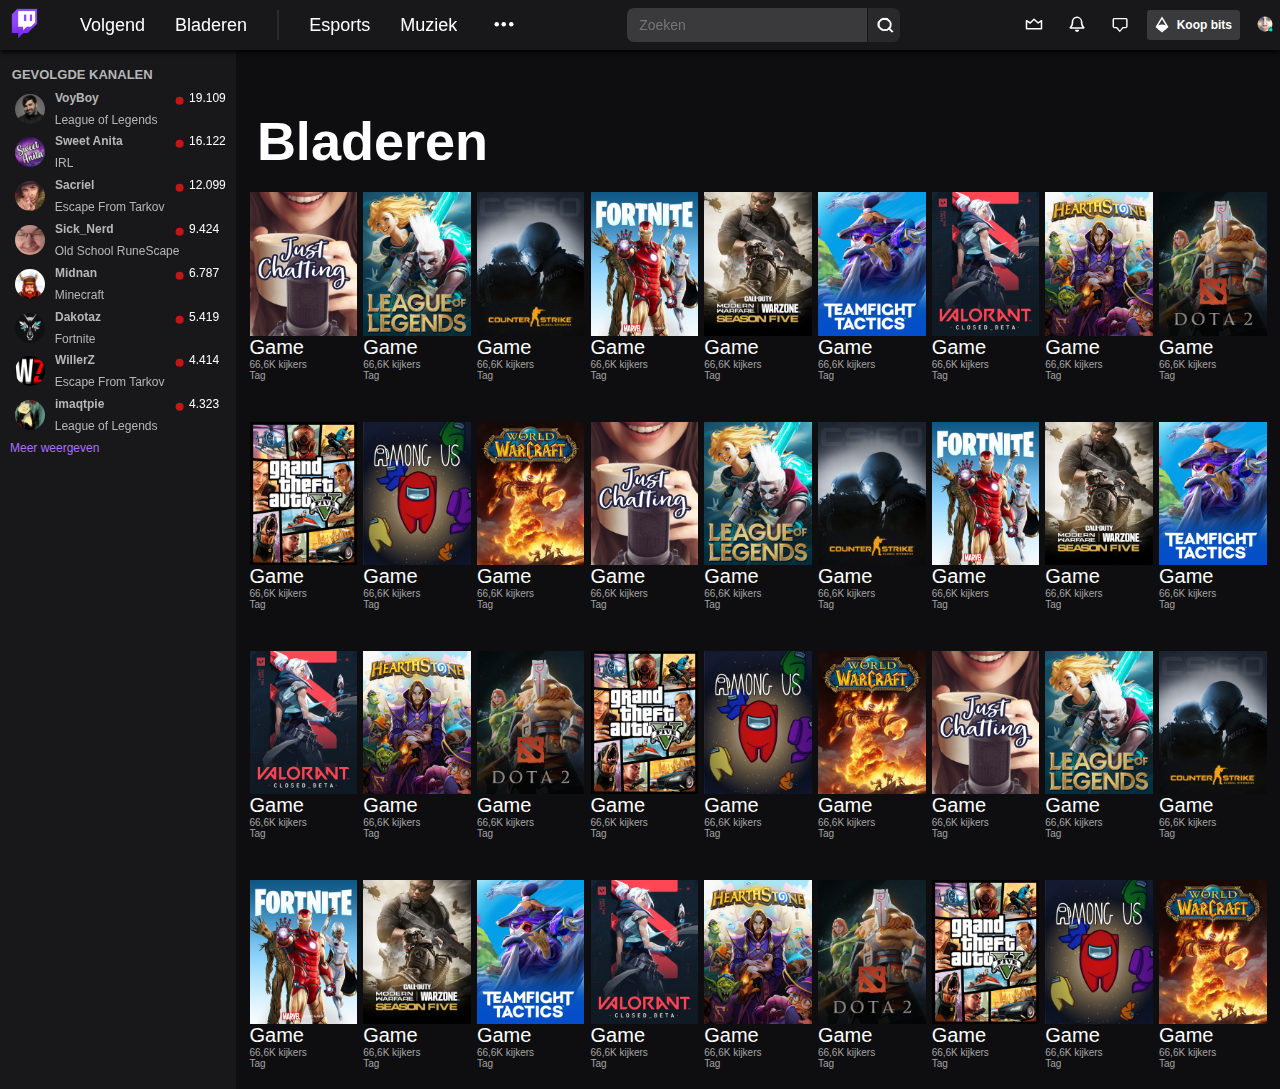
==== commit 5e5a2ecd: "Add files via upload" ====
--- a/bladeren.html
+++ b/bladeren.html
@@ -5,7 +5,7 @@
     <meta name="author" content="jouw naam" />
     <meta name="viewport" content="width=device-width, initial-scale=1" />
     <link rel="icon" href="images/Twitch_Icon.png" type="image/x-icon" />
-    <title>Frontend Design: Twitch</title>
+    <title>Frontend Development: Twitch</title>
 
     <link href="styles/style.css" rel="stylesheet" />
   </head>
--- a/styles/style.css
+++ b/styles/style.css
@@ -25,6 +25,14 @@
     color: white;
     font-size: 20px;
     margin: 0;
+    overflow: hidden;
+    white-space: nowrap;
+    text-overflow: ellipsis;
+    max-width: 215px;
+  }
+
+  .categorie li p:nth-child(2) {
+    max-width: 150px;
   }
 
   strong {
@@ -174,16 +182,17 @@
   }
 
   header form input {
+    position: absolute;
     font-size: 14px;
     height: 36px;
-    width: 17em;
     line-height: 2em;
     background-color: #3a3a3d;
     color: rgb(165, 165, 165);
     padding: 0 0.5em;
     margin-top: 7px;
     border-radius: 7px;
-    margin-left: 7%;
+    left: 32%;
+    width: 50%;
   }
 
   #search {
@@ -454,14 +463,22 @@
     color: white;
     margin: 0;
     font-size: 14px;
+    overflow: hidden;
+    white-space: nowrap;
+    text-overflow: ellipsis;
+    max-width: 320px;
+  }
+
+  .categorie li p:nth-child(2) {
+    max-width: 150px;
   }
 
   .video li p:nth-child(4),
   .categorie li p:nth-child(3) {
     font-family: "Open Sans", sans-serif;
-    color: white;
-    margin: 0;
-    font-size: 8px;
+    color: rgb(182, 182, 182);
+    margin: 0;
+    font-size: 11px;
   }
 
   .video li p:nth-child(n + 6):nth-child(-n + 7),
@@ -472,17 +489,23 @@
     background-color: #3a3a3d;
     padding: 0.5em;
     border-radius: 3px;
-    margin: 1em 0em 1em 2%;
+    margin: 1em 1em 1em 0em;
     text-align: center;
-    min-width: 20%;
-    max-width: 23%;
-    margin-right: 0;
+    max-width: 14%;
+  }
+
+  .video li p:nth-child(7) {
+    transform: translate(120%, -142%);
+  }
+
+  .categorie li p:nth-child(n + 4):nth-child(-n + 5) {
+    max-width: 25%;
   }
 
   p {
     font-family: "Open Sans", sans-serif;
     color: rgb(165, 165, 165);
-    font-size: 8px;
+    font-size: 10px;
     margin: 0;
   }
 
@@ -874,18 +897,26 @@
     color: white;
     margin: 0;
     font-size: 14px;
+    max-width: 300px;
+    overflow: hidden;
+    white-space: nowrap;
+    text-overflow: ellipsis;
+  }
+
+  .categorie li p:nth-child(2) {
+    max-width: 150px;
   }
 
   .video li p:nth-child(4),
   .categorie li p:nth-child(3) {
     font-family: "Open Sans", sans-serif;
-    color: white;
-    margin: 0;
-    font-size: 8px;
+    color: rgb(182, 182, 182);
+    margin: 0;
+    font-size: 11px;
   }
 
   .video li p:nth-child(n + 6):nth-child(-n + 7),
-  .categorie li p:nth-child(4) {
+  .categorie li p:nth-child(n + 4):nth-child(-n + 5) {
     font-family: "Open Sans", sans-serif;
     color: rgb(165, 165, 165);
     font-size: 7px;
@@ -894,13 +925,17 @@
     border-radius: 3px;
     margin: 1em 1em 1em 0em;
     text-align: center;
-    max-width: 17%;
+    max-width: 14%;
+  }
+
+  .categorie li p:nth-child(n + 4):nth-child(-n + 5) {
+    max-width: 25%;
   }
 
   p {
     font-family: "Open Sans", sans-serif;
     color: rgb(165, 165, 165);
-    font-size: 8px;
+    font-size: 10px;
     margin: 0;
   }
 
@@ -1167,12 +1202,9 @@
   .categorie {
     margin-left: 2%;
     display: flex;
-    overflow-x: auto;
     text-decoration: none;
     list-style: none;
     padding: 0;
-    -ms-overflow-style: none;
-    scrollbar-width: none;
   }
 
   .categorie::-webkit-scrollbar {
@@ -1184,8 +1216,12 @@
     flex-direction: column;
   }
 
+  .categorie li:nth-child(n + 11):nth-child(-n + 12) {
+    display: none;
+  }
+
   .categorie li + li {
-    margin-left: 2%;
+    margin-left: 0.3%;
   }
 
   .categorie img {
@@ -1353,7 +1389,8 @@
     width: 100%;
   }
 
-  .grid li img:hover {
+  .grid li img:hover,
+  .container img:hover {
     transform: translate(3%, -3%);
     transition-duration: 0.3s;
   }
